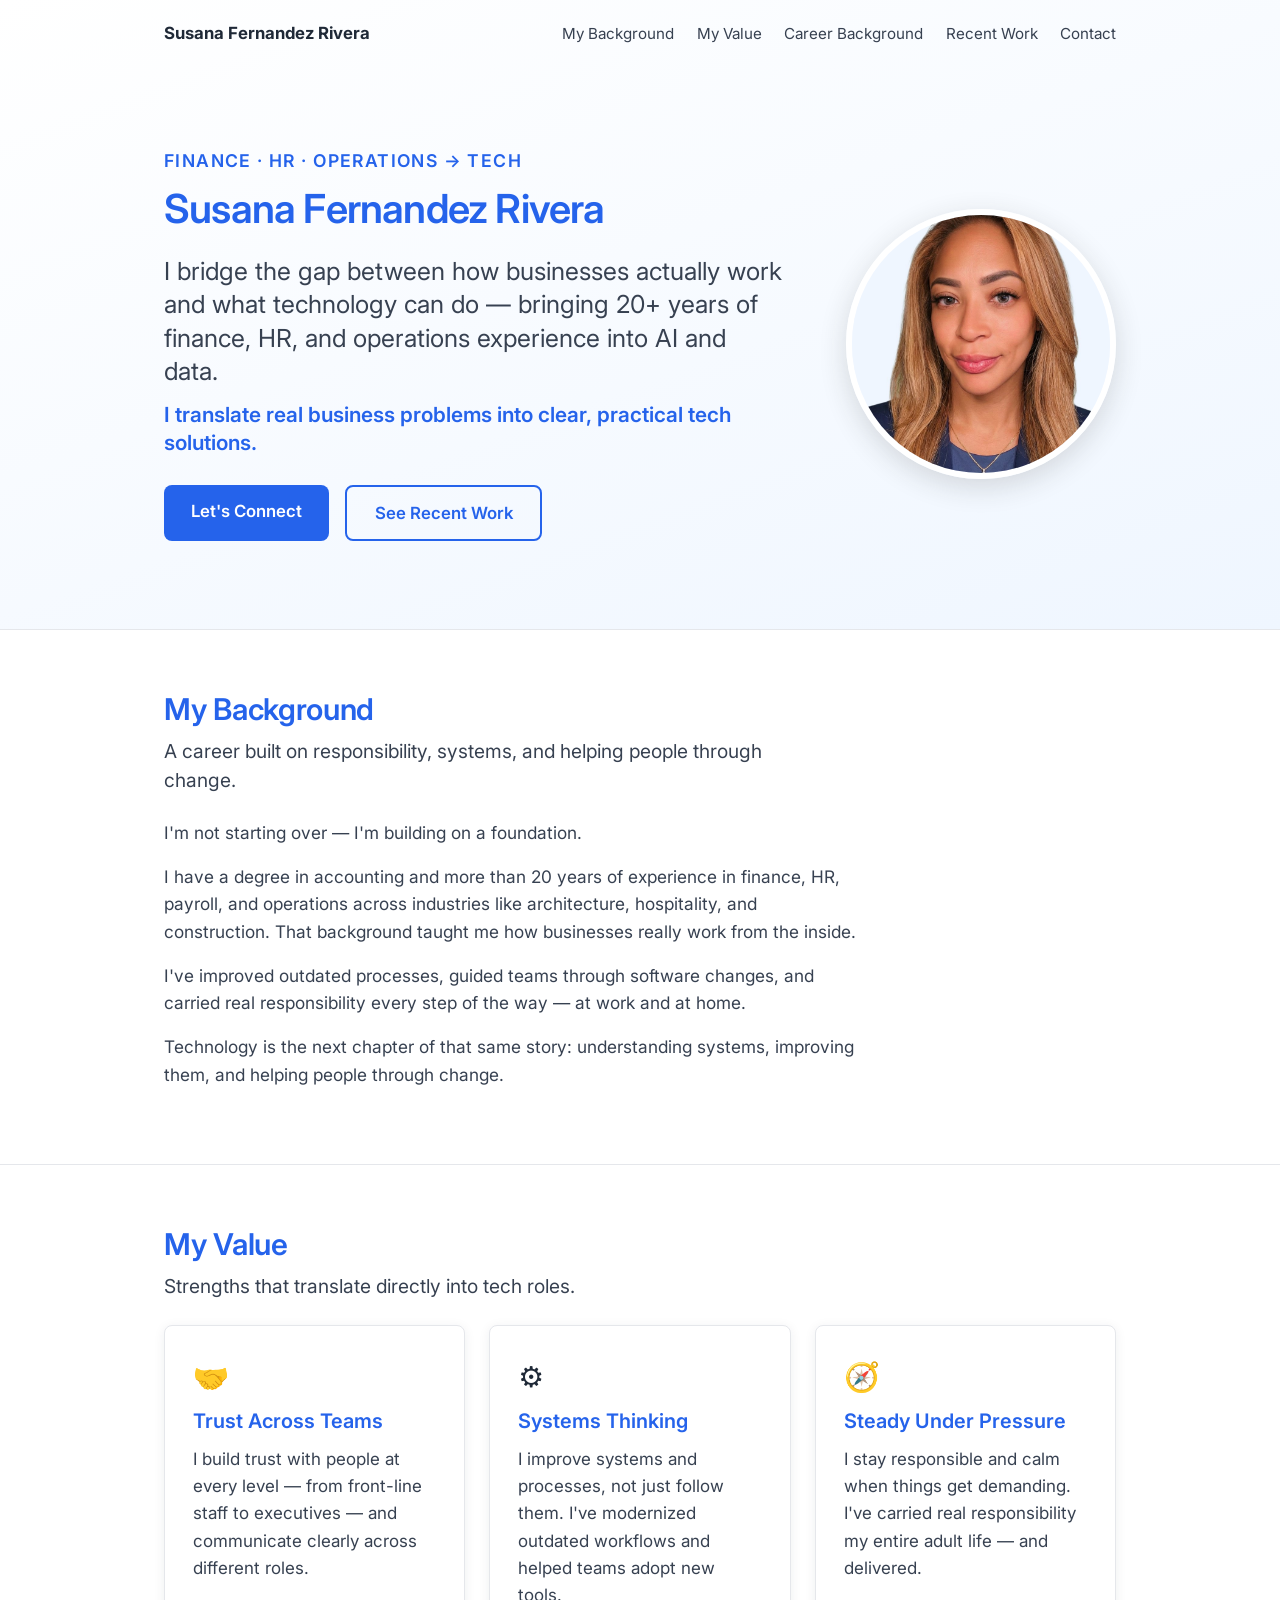
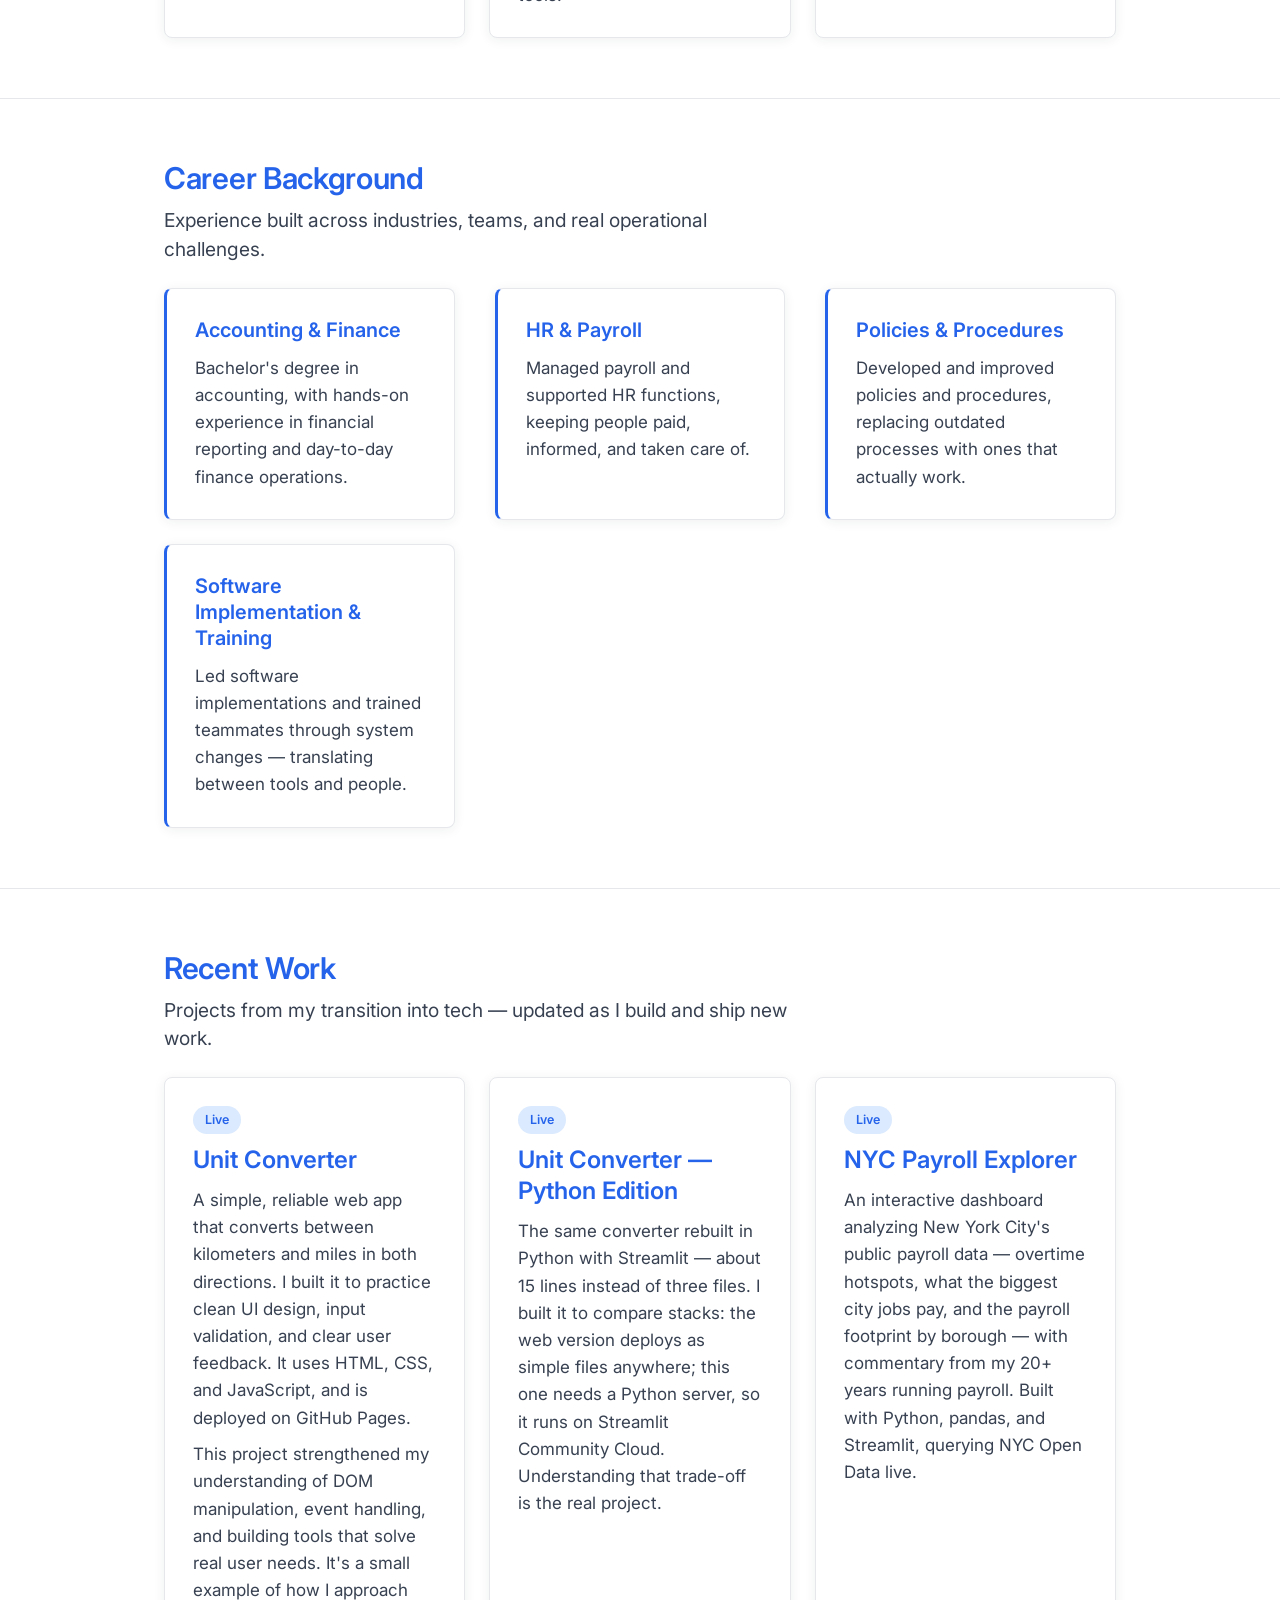
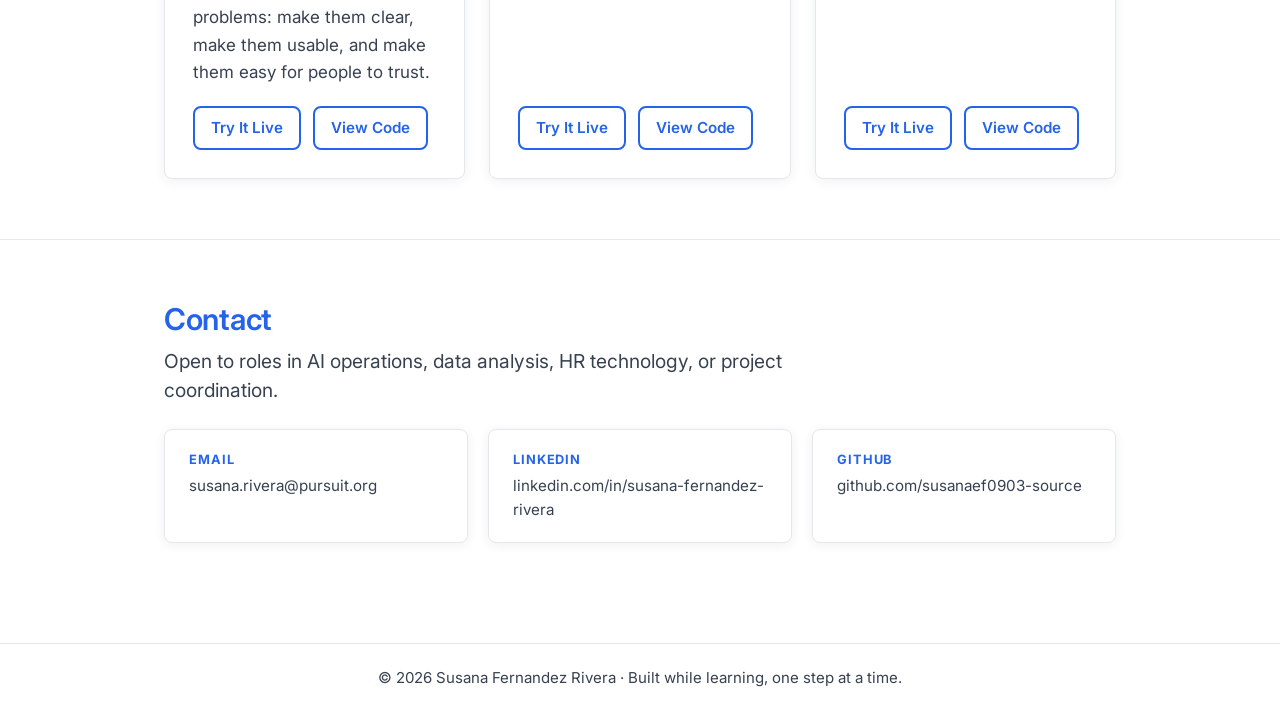
==== index.html @ 860ef18f "Add NYC Payroll Explorer as third live project card" ====
<!DOCTYPE html>
<html lang="en">
<head>
  <meta charset="UTF-8">
  <meta name="viewport" content="width=device-width, initial-scale=1.0">
  <title>Susana Fernandez Rivera — Business Operations to Tech</title>
  <meta name="description" content="Finance, HR, and operations professional bringing business, people, and systems experience into AI, data, and technology.">

  <!-- Link previews: how this page looks when shared on LinkedIn, texts, etc. -->
  <meta property="og:type" content="website">
  <meta property="og:title" content="Susana Fernandez Rivera — Business Operations to Tech">
  <meta property="og:description" content="20+ years of finance, HR, and operations experience, now building in AI and data. See my live projects.">
  <meta property="og:image" content="https://susanaef0903-source.github.io/personal-website/og-banner.jpg">
  <meta property="og:image:width" content="1200">
  <meta property="og:image:height" content="627">
  <meta property="og:url" content="https://susanaef0903-source.github.io/personal-website/">
  <meta name="twitter:card" content="summary_large_image">

  <link rel="icon" type="image/svg+xml" href="favicon.svg">
  <link rel="stylesheet" href="styles.css">
</head>
<body>

  <!-- ============================================
       1. HERO / HEADER
       ============================================ -->
  <header class="hero" id="top">
    <nav class="nav">
      <span class="nav-name">Susana Fernandez Rivera</span>
      <ul class="nav-links">
        <li><a href="#about">My Background</a></li>
        <li><a href="#strengths">My Value</a></li>
        <li><a href="#background">Career Background</a></li>
        <li><a href="#projects">Recent Work</a></li>
        <li><a href="#contact">Contact</a></li>
      </ul>
    </nav>

    <div class="hero-content">
      <div class="hero-text">
        <p class="hero-eyebrow">Finance · HR · Operations → Tech</p>
        <h1>Susana Fernandez Rivera</h1>
        <p class="hero-headline">
          I bridge the gap between how businesses actually work and what
          technology can do — bringing 20+ years of finance, HR, and operations
          experience into AI and data.
        </p>
        <p class="hero-subline">
          I translate real business problems into clear, practical tech solutions.
        </p>
        <div class="hero-actions">
          <a href="#contact" class="btn btn-primary">Let's Connect</a>
          <a href="#projects" class="btn btn-secondary">See Recent Work</a>
        </div>
      </div>
      <img src="headshot.jpg" alt="Susana Fernandez Rivera" class="hero-photo">
    </div>
  </header>

  <main>

    <!-- ============================================
         2. ABOUT ME
         ============================================ -->
    <section class="section" id="about">
      <div class="container">
        <h2>My Background</h2>
        <p class="section-intro">
          A career built on responsibility, systems, and helping people through change.
        </p>
        <p class="about-text">
          I'm not starting over — I'm building on a foundation.
        </p>
        <p class="about-text">
          I have a degree in accounting and more than 20 years of experience in
          finance, HR, payroll, and operations across industries like
          architecture, hospitality, and construction. That background taught me
          how businesses really work from the inside.
        </p>
        <p class="about-text">
          I've improved outdated processes, guided teams through software
          changes, and carried real responsibility every step of the way — at
          work and at home.
        </p>
        <p class="about-text">
          Technology is the next chapter of that same story: understanding
          systems, improving them, and helping people through change.
        </p>
      </div>
    </section>

    <!-- ============================================
         3. WHAT I BRING
         ============================================ -->
    <section class="section section-alt" id="strengths">
      <div class="container">
        <h2>My Value</h2>
        <p class="section-intro">
          Strengths that translate directly into tech roles.
        </p>
        <div class="card-grid">
          <div class="card">
            <div class="card-icon">🤝</div>
            <h3>Trust Across Teams</h3>
            <p>
              I build trust with people at every level — from front-line staff
              to executives — and communicate clearly across different roles.
            </p>
          </div>
          <div class="card">
            <div class="card-icon">⚙️</div>
            <h3>Systems Thinking</h3>
            <p>
              I improve systems and processes, not just follow them. I've
              modernized outdated workflows and helped teams adopt new tools.
            </p>
          </div>
          <div class="card">
            <div class="card-icon">🧭</div>
            <h3>Steady Under Pressure</h3>
            <p>
              I stay responsible and calm when things get demanding. I've
              carried real responsibility my entire adult life — and delivered.
            </p>
          </div>
        </div>
      </div>
    </section>

    <!-- ============================================
         4. CAREER BACKGROUND
         ============================================ -->
    <section class="section" id="background">
      <div class="container">
        <h2>Career Background</h2>
        <p class="section-intro">
          Experience built across industries, teams, and real operational challenges.
        </p>
        <div class="background-grid">
          <div class="background-item">
            <h3>Accounting &amp; Finance</h3>
            <p>Bachelor's degree in accounting, with hands-on experience in financial reporting and day-to-day finance operations.</p>
          </div>
          <div class="background-item">
            <h3>HR &amp; Payroll</h3>
            <p>Managed payroll and supported HR functions, keeping people paid, informed, and taken care of.</p>
          </div>
          <div class="background-item">
            <h3>Policies &amp; Procedures</h3>
            <p>Developed and improved policies and procedures, replacing outdated processes with ones that actually work.</p>
          </div>
          <div class="background-item">
            <h3>Software Implementation &amp; Training</h3>
            <p>Led software implementations and trained teammates through system changes — translating between tools and people.</p>
          </div>
        </div>
      </div>
    </section>

    <!-- ============================================
         5. PROJECTS (placeholders — update as you build)
         ============================================ -->
    <section class="section section-alt" id="projects">
      <div class="container">
        <h2>Recent Work</h2>
        <p class="section-intro">
          Projects from my transition into tech — updated as I build and ship new work.
        </p>
        <div class="card-grid">
          <!-- Real project card — copy this block to add more -->
          <div class="card project-card">
            <span class="project-tag">Live</span>
            <h3>Unit Converter</h3>
            <p>A simple, reliable web app that converts between kilometers and miles in both directions. I built it to practice clean UI design, input validation, and clear user feedback. It uses HTML, CSS, and JavaScript, and is deployed on GitHub Pages.</p>
            <p>This project strengthened my understanding of DOM manipulation, event handling, and building tools that solve real user needs. It's a small example of how I approach problems: make them clear, make them usable, and make them easy for people to trust.</p>
            <div class="project-links">
              <a href="https://susanaef0903-source.github.io/personal-website/unit-converter/" class="project-link">Try It Live</a>
              <a href="https://github.com/susanaef0903-source/personal-website/tree/main/unit-converter" class="project-link">View Code</a>
            </div>
          </div>
          <div class="card project-card">
            <span class="project-tag">Live</span>
            <h3>Unit Converter — Python Edition</h3>
            <p>The same converter rebuilt in Python with Streamlit — about 15 lines instead of three files. I built it to compare stacks: the web version deploys as simple files anywhere; this one needs a Python server, so it runs on Streamlit Community Cloud. Understanding that trade-off is the real project.</p>
            <div class="project-links">
              <a href="https://sue-unit-converter.streamlit.app/" class="project-link">Try It Live</a>
              <a href="https://github.com/susanaef0903-source/personal-website/tree/main/unit-converter-python" class="project-link">View Code</a>
            </div>
          </div>
          <div class="card project-card">
            <span class="project-tag">Live</span>
            <h3>NYC Payroll Explorer</h3>
            <p>An interactive dashboard analyzing New York City's public payroll data — overtime hotspots, what the biggest city jobs pay, and the payroll footprint by borough — with commentary from my 20+ years running payroll. Built with Python, pandas, and Streamlit, querying NYC Open Data live.</p>
            <div class="project-links">
              <a href="https://sue-nyc-payroll.streamlit.app/" class="project-link">Try It Live</a>
              <a href="https://github.com/susanaef0903-source/personal-website/tree/main/nyc-payroll-explorer" class="project-link">View Code</a>
            </div>
          </div>
        </div>
      </div>
    </section>

    <!-- ============================================
         6. CONTACT
         ============================================ -->
    <section class="section" id="contact">
      <div class="container contact-container">
        <h2>Contact</h2>
        <p class="section-intro">
          Open to roles in AI operations, data analysis, HR technology, or project coordination.
        </p>
        <div class="contact-links">
          <!-- Replace the href values below with your real links -->
          <a href="mailto:susana.rivera@pursuit.org" class="contact-link">
            <span class="contact-label">Email</span>
            <span class="contact-value">susana.rivera@pursuit.org</span>
          </a>
          <a href="https://www.linkedin.com/in/susana-fernandez-rivera-b945383b8" class="contact-link">
            <span class="contact-label">LinkedIn</span>
            <span class="contact-value">linkedin.com/in/susana-fernandez-rivera</span>
          </a>
          <a href="https://github.com/susanaef0903-source" class="contact-link">
            <span class="contact-label">GitHub</span>
            <span class="contact-value">github.com/susanaef0903-source</span>
          </a>
        </div>
      </div>
    </section>

  </main>

  <footer class="footer">
    <p>© <span id="year"></span> Susana Fernandez Rivera · Built while learning, one step at a time.</p>
  </footer>

  <script src="script.js"></script>
</body>
</html>
---- styles.css ----
/* ============================================
   GLOBAL STYLES & VARIABLES
   Change the colors here to re-theme the whole site.
   ============================================ */
@import url('https://fonts.googleapis.com/css2?family=Inter:wght@400;600;700&display=swap');

:root {
  --color-bg: #ffffff;
  --color-bg-alt: #ffffff;
  --color-text: #1F2937;         /* dark gray — body text */
  --color-text-soft: #374151;    /* medium gray — intros, card text */
  --color-accent: #2563EB;       /* modern blue — headings, buttons, links */
  --color-accent-dark: #1D4ED8;  /* darker blue — hover states */
  --color-accent-soft: #DBEAFE;  /* light blue tint — tags, hovers */
  --color-accent-faint: #EFF6FF; /* faintest blue — hero gradient */
  --color-warm-accent: #F59E0B;  /* warm amber — small highlights */
  --color-card: #ffffff;
  --color-border: #E5E7EB;
  --radius: 8px;
  --shadow: 0 2px 12px rgba(31, 41, 55, 0.07);
  --font-body: 'Inter', 'Segoe UI', system-ui, -apple-system, sans-serif;
}

* {
  margin: 0;
  padding: 0;
  box-sizing: border-box;
}

html {
  scroll-behavior: smooth;
}

body {
  font-family: var(--font-body);
  background: var(--color-bg);
  color: var(--color-text);
  line-height: 1.6;
}

h1, h2, h3 {
  font-weight: 600;
  line-height: 1.3;
  color: var(--color-accent);
}

/* ============================================
   LAYOUT HELPERS
   ============================================ */
.container {
  max-width: 1000px;
  margin: 0 auto;
  padding: 0 1.5rem;
}

.section {
  padding: 3.75rem 0;
  border-bottom: 1px solid var(--color-border);
}

.section:last-of-type {
  border-bottom: none;
}

.section-alt {
  background: var(--color-bg-alt);
}

h2 {
  font-size: 1.875rem;
  margin-bottom: 0.5rem;
  letter-spacing: -0.01em;
}

.section-intro {
  color: var(--color-text-soft);
  max-width: 640px;
  font-size: 1.2rem;
  line-height: 1.5;
  margin-bottom: 1.5rem;
}

/* ============================================
   1. HERO / HEADER
   ============================================ */
.hero {
  background: linear-gradient(160deg, #ffffff 0%, var(--color-accent-faint) 100%);
  border-bottom: 1px solid var(--color-border);
}

.nav {
  max-width: 1000px;
  margin: 0 auto;
  padding: 1.25rem 1.5rem;
  display: flex;
  align-items: center;
  justify-content: space-between;
  flex-wrap: wrap;
  gap: 0.75rem;
}

.nav-name {
  font-weight: 700;
  font-size: 1.05rem;
}

.nav-links {
  display: flex;
  list-style: none;
  gap: 1.4rem;
  flex-wrap: wrap;
}

.nav-links a {
  text-decoration: none;
  color: var(--color-text-soft);
  font-size: 0.95rem;
  transition: color 0.2s;
}

.nav-links a:hover {
  color: var(--color-accent);
}

.hero-content {
  max-width: 1000px;
  margin: 0 auto;
  padding: 5rem 1.5rem 5.5rem;
  display: flex;
  align-items: center;
  justify-content: space-between;
  gap: 3rem;
}

.hero-photo {
  width: 270px;
  height: 270px;
  border-radius: 50%;
  object-fit: cover;
  object-position: 50% 30%;
  border: 6px solid #ffffff;
  box-shadow: 0 8px 28px rgba(45, 42, 38, 0.16);
  flex-shrink: 0;
}

.hero-eyebrow {
  color: var(--color-accent);
  font-weight: 600;
  font-size: 1.1rem;
  text-transform: uppercase;
  letter-spacing: 0.08em;
  margin-bottom: 0.5rem;
}

.hero h1 {
  font-size: clamp(2rem, 5vw, 2.5rem);
  letter-spacing: -0.02em;
  margin-bottom: 1.25rem;
}

.hero-headline {
  font-size: 1.55rem;
  line-height: 1.35;
  color: var(--color-text-soft);
  max-width: 620px;
  margin-bottom: 0.75rem;
}

.hero-subline {
  font-size: 1.3rem;
  line-height: 1.35;
  font-weight: 600;
  color: var(--color-accent);
  max-width: 620px;
  margin-bottom: 1.75rem;
}

.hero-actions {
  display: flex;
  gap: 1rem;
  flex-wrap: wrap;
}

/* Buttons */
.btn {
  display: inline-block;
  padding: 0.8rem 1.7rem;
  border-radius: 8px;
  text-decoration: none;
  font-weight: 600;
  font-size: 1.05rem;
  transition: transform 0.15s, box-shadow 0.15s, background 0.2s;
}

.btn-primary {
  background: var(--color-accent);
  color: #ffffff;
  border: none;
}

.btn-primary:hover {
  background: var(--color-accent-dark);
  transform: translateY(-2px);
  box-shadow: var(--shadow);
}

.btn-secondary {
  background: transparent;
  color: var(--color-accent);
  border: 2px solid var(--color-accent);
}

.btn-secondary:hover {
  background: var(--color-accent-faint);
  transform: translateY(-2px);
}

.btn:active {
  transform: scale(0.97);
}

/* ============================================
   2. ABOUT ME
   ============================================ */
.about-text {
  max-width: 700px;
  font-size: 1.08rem;
  color: var(--color-text-soft);
  margin-bottom: 1rem;
}

/* ============================================
   3. WHAT I BRING — cards
   ============================================ */
.card-grid {
  display: grid;
  grid-template-columns: repeat(auto-fit, minmax(260px, 1fr));
  gap: 1.5rem;
}

.card {
  background: var(--color-card);
  border: 1px solid var(--color-border);
  border-radius: var(--radius);
  padding: 1.75rem;
  box-shadow: var(--shadow);
  transition: transform 0.15s, box-shadow 0.15s;
}

.card:hover {
  transform: translateY(-3px);
  box-shadow: 0 6px 20px rgba(45, 42, 38, 0.1);
}

.card-icon {
  font-size: 1.8rem;
  margin-bottom: 0.5rem;
  transform-origin: left center;
  transition: transform 0.2s ease;
}

.card-icon:hover {
  transform: scale(1.1);
}

.card h3 {
  font-size: 1.25rem;
  margin-bottom: 0.75rem;
}

.card p {
  color: var(--color-text-soft);
  font-size: 1.0625rem;
  line-height: 1.6;
}

/* ============================================
   4. CAREER BACKGROUND
   ============================================ */
.background-grid {
  display: grid;
  grid-template-columns: repeat(auto-fit, minmax(280px, 1fr));
  gap: 1.5rem 2.5rem;
}

.background-item {
  background: var(--color-card);
  border: 1px solid var(--color-border);
  border-left: 3px solid var(--color-accent);
  border-radius: var(--radius);
  padding: 1.75rem;
  box-shadow: var(--shadow);
  transition: transform 0.15s, box-shadow 0.15s;
}

.background-item:hover {
  transform: translateY(-3px);
  box-shadow: 0 6px 20px rgba(31, 41, 55, 0.1);
}

.background-item h3 {
  font-size: 1.25rem;
  margin-bottom: 0.75rem;
}

.background-item p {
  color: var(--color-text-soft);
  font-size: 1.0625rem;
  line-height: 1.6;
}

/* ============================================
   5. PROJECTS
   ============================================ */
.project-card {
  display: flex;
  flex-direction: column;
}

.project-tag {
  align-self: flex-start;
  background: var(--color-accent-soft);
  color: var(--color-accent);
  font-size: 0.78rem;
  font-weight: 600;
  padding: 0.25rem 0.75rem;
  border-radius: 999px;
  margin-bottom: 0.6rem;
}

.project-card p + p {
  margin-top: 0.6rem;
}

.project-card h3 {
  font-size: 1.5rem;
  margin-bottom: 0.75rem;
}

.project-links {
  margin-top: auto;
  padding-top: 1.25rem;
  display: flex;
  gap: 0.75rem;
  flex-wrap: wrap;
}

.project-link {
  display: inline-block;
  padding: 0.5rem 1rem;
  border: 2px solid var(--color-accent);
  border-radius: 8px;
  color: var(--color-accent);
  font-weight: 600;
  font-size: 0.95rem;
  text-decoration: none;
  transition: transform 0.15s, background 0.2s, color 0.2s;
}

.project-link:hover {
  background: var(--color-accent-faint);
  color: var(--color-accent-dark);
  transform: translateY(-2px);
}

.project-link:active {
  transform: scale(0.97);
}

/* ============================================
   6. CONTACT
   ============================================ */
.contact-links {
  display: grid;
  grid-template-columns: repeat(auto-fit, minmax(240px, 1fr));
  gap: 1.25rem;
}

.contact-link {
  display: flex;
  flex-direction: column;
  gap: 0.2rem;
  background: var(--color-card);
  border: 1px solid var(--color-border);
  border-radius: var(--radius);
  padding: 1.25rem 1.5rem;
  text-decoration: none;
  box-shadow: var(--shadow);
  transition: transform 0.15s, border-color 0.2s;
}

.contact-link:hover {
  transform: translateY(-2px);
  border-color: var(--color-accent);
}

.contact-label {
  font-size: 0.8rem;
  font-weight: 700;
  text-transform: uppercase;
  letter-spacing: 0.07em;
  color: var(--color-accent);
}

.contact-value {
  color: var(--color-text-soft);
  font-size: 0.95rem;
  word-break: break-all;
}

/* ============================================
   FOOTER
   ============================================ */
.footer {
  border-top: 1px solid var(--color-border);
  margin-top: 2.5rem;
  padding: 1.5rem 1.5rem;
  text-align: center;
  color: var(--color-text-soft);
  font-size: 0.94rem;
  line-height: 1.3;
}

/* ============================================
   SMALL SCREENS
   ============================================ */
@media (max-width: 760px) {
  .hero-content {
    flex-direction: column-reverse;
    text-align: center;
    gap: 2rem;
  }

  .hero-photo {
    width: 190px;
    height: 190px;
  }

  .hero-actions {
    justify-content: center;
  }
}

@media (max-width: 600px) {
  .hero-content {
    padding: 3.5rem 1.5rem 4rem;
  }

  .hero-actions {
    flex-direction: column;
    width: 100%;
  }

  .hero-actions .btn {
    width: 100%;
    text-align: center;
  }

  .section {
    padding: 3.25rem 0;
  }

  .nav {
    justify-content: center;
    text-align: center;
  }
}
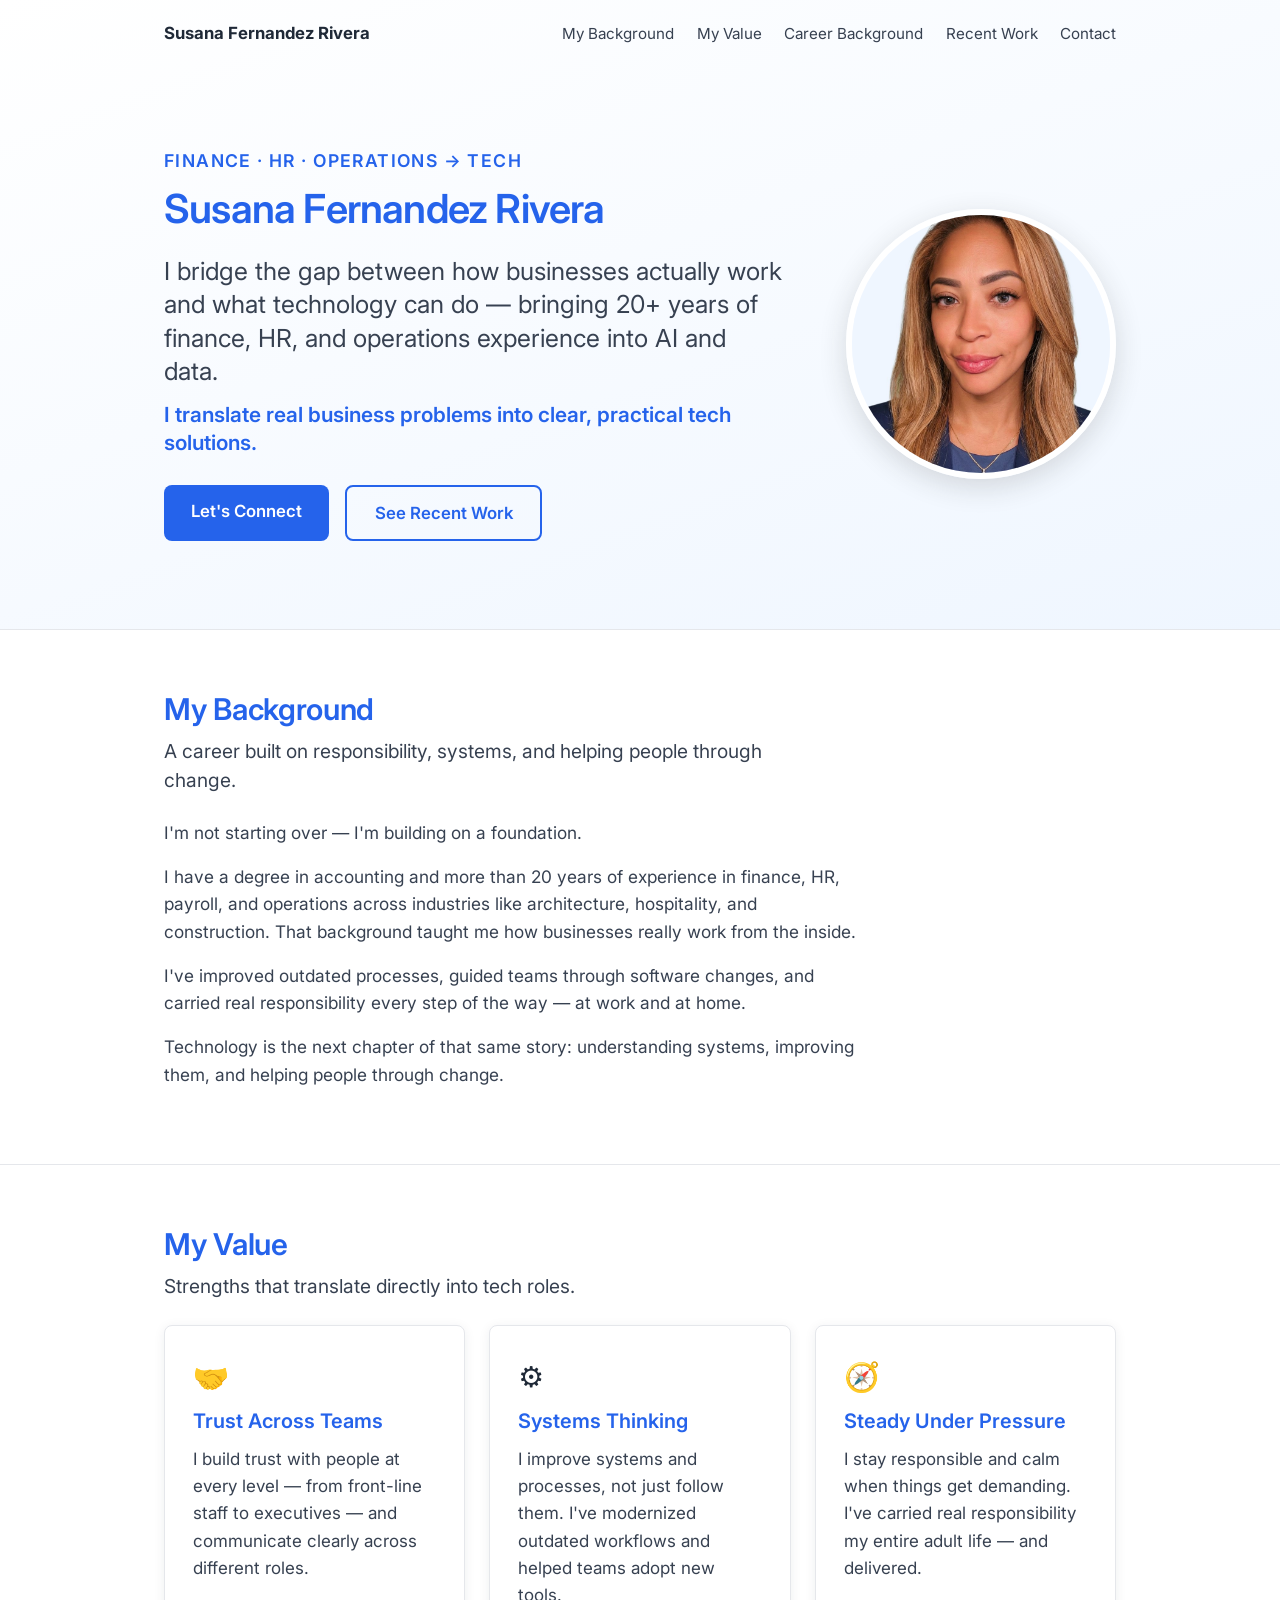
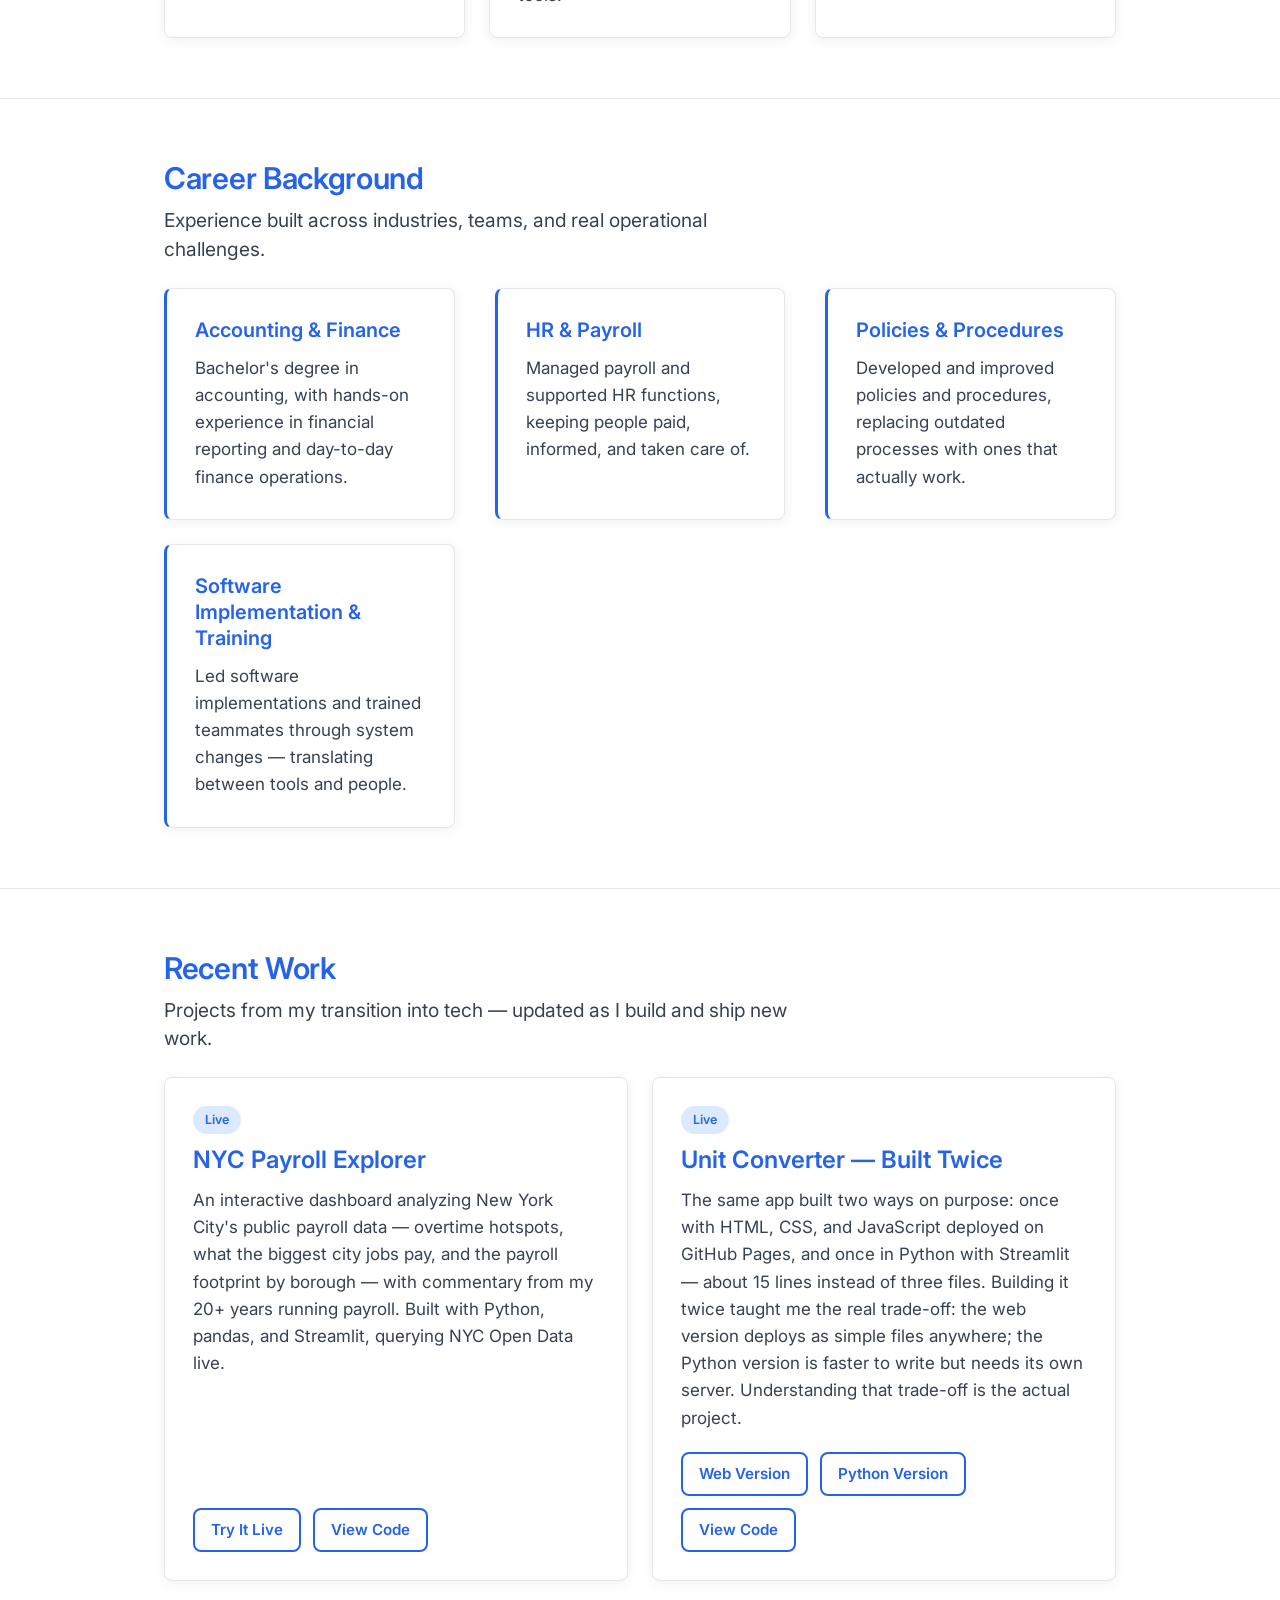
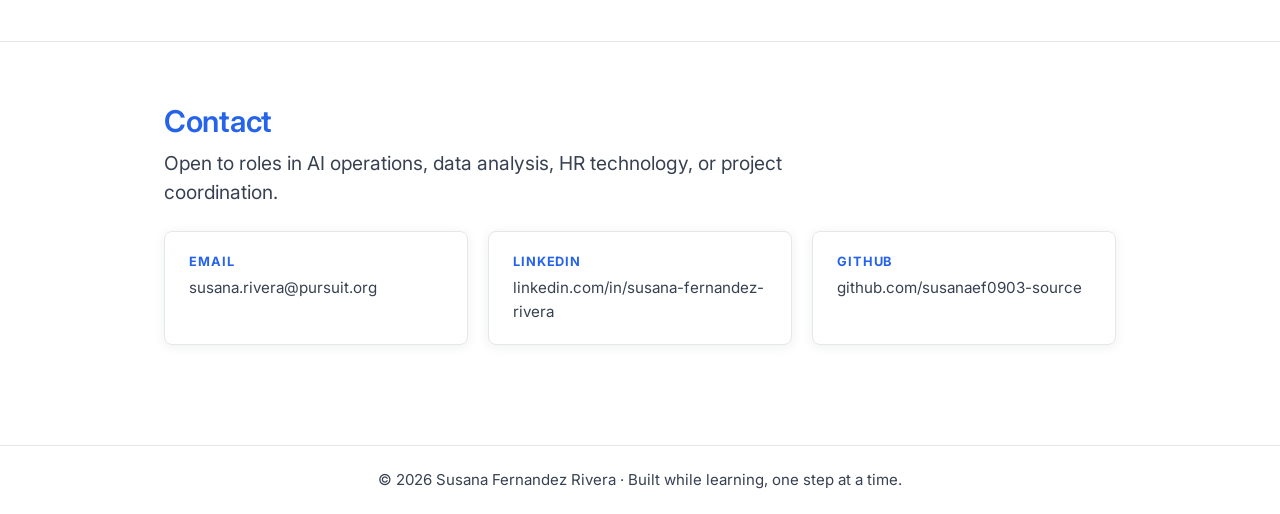
==== commit 8bda3840: "Lead Recent Work with NYC Payroll Explorer and merge converter cards into one story" ====
--- a/index.html
+++ b/index.html
@@ -170,30 +170,21 @@
           <!-- Real project card — copy this block to add more -->
           <div class="card project-card">
             <span class="project-tag">Live</span>
-            <h3>Unit Converter</h3>
-            <p>A simple, reliable web app that converts between kilometers and miles in both directions. I built it to practice clean UI design, input validation, and clear user feedback. It uses HTML, CSS, and JavaScript, and is deployed on GitHub Pages.</p>
-            <p>This project strengthened my understanding of DOM manipulation, event handling, and building tools that solve real user needs. It's a small example of how I approach problems: make them clear, make them usable, and make them easy for people to trust.</p>
-            <div class="project-links">
-              <a href="https://susanaef0903-source.github.io/personal-website/unit-converter/" class="project-link">Try It Live</a>
-              <a href="https://github.com/susanaef0903-source/personal-website/tree/main/unit-converter" class="project-link">View Code</a>
-            </div>
-          </div>
-          <div class="card project-card">
-            <span class="project-tag">Live</span>
-            <h3>Unit Converter — Python Edition</h3>
-            <p>The same converter rebuilt in Python with Streamlit — about 15 lines instead of three files. I built it to compare stacks: the web version deploys as simple files anywhere; this one needs a Python server, so it runs on Streamlit Community Cloud. Understanding that trade-off is the real project.</p>
-            <div class="project-links">
-              <a href="https://sue-unit-converter.streamlit.app/" class="project-link">Try It Live</a>
-              <a href="https://github.com/susanaef0903-source/personal-website/tree/main/unit-converter-python" class="project-link">View Code</a>
-            </div>
-          </div>
-          <div class="card project-card">
-            <span class="project-tag">Live</span>
             <h3>NYC Payroll Explorer</h3>
             <p>An interactive dashboard analyzing New York City's public payroll data — overtime hotspots, what the biggest city jobs pay, and the payroll footprint by borough — with commentary from my 20+ years running payroll. Built with Python, pandas, and Streamlit, querying NYC Open Data live.</p>
             <div class="project-links">
               <a href="https://sue-nyc-payroll.streamlit.app/" class="project-link">Try It Live</a>
               <a href="https://github.com/susanaef0903-source/personal-website/tree/main/nyc-payroll-explorer" class="project-link">View Code</a>
+            </div>
+          </div>
+          <div class="card project-card">
+            <span class="project-tag">Live</span>
+            <h3>Unit Converter — Built Twice</h3>
+            <p>The same app built two ways on purpose: once with HTML, CSS, and JavaScript deployed on GitHub Pages, and once in Python with Streamlit — about 15 lines instead of three files. Building it twice taught me the real trade-off: the web version deploys as simple files anywhere; the Python version is faster to write but needs its own server. Understanding that trade-off is the actual project.</p>
+            <div class="project-links">
+              <a href="https://susanaef0903-source.github.io/personal-website/unit-converter/" class="project-link">Web Version</a>
+              <a href="https://sue-unit-converter.streamlit.app/" class="project-link">Python Version</a>
+              <a href="https://github.com/susanaef0903-source/personal-website" class="project-link">View Code</a>
             </div>
           </div>
         </div>
--- a/styles.css
+++ b/styles.css
@@ -234,7 +234,7 @@
    ============================================ */
 .card-grid {
   display: grid;
-  grid-template-columns: repeat(auto-fit, minmax(260px, 1fr));
+  grid-template-columns: repeat(auto-fit, minmax(min(260px, 100%), 1fr));
   gap: 1.5rem;
 }
 
@@ -279,7 +279,7 @@
    ============================================ */
 .background-grid {
   display: grid;
-  grid-template-columns: repeat(auto-fit, minmax(280px, 1fr));
+  grid-template-columns: repeat(auto-fit, minmax(min(280px, 100%), 1fr));
   gap: 1.5rem 2.5rem;
 }
 
@@ -372,7 +372,7 @@
    ============================================ */
 .contact-links {
   display: grid;
-  grid-template-columns: repeat(auto-fit, minmax(240px, 1fr));
+  grid-template-columns: repeat(auto-fit, minmax(min(240px, 100%), 1fr));
   gap: 1.25rem;
 }
 
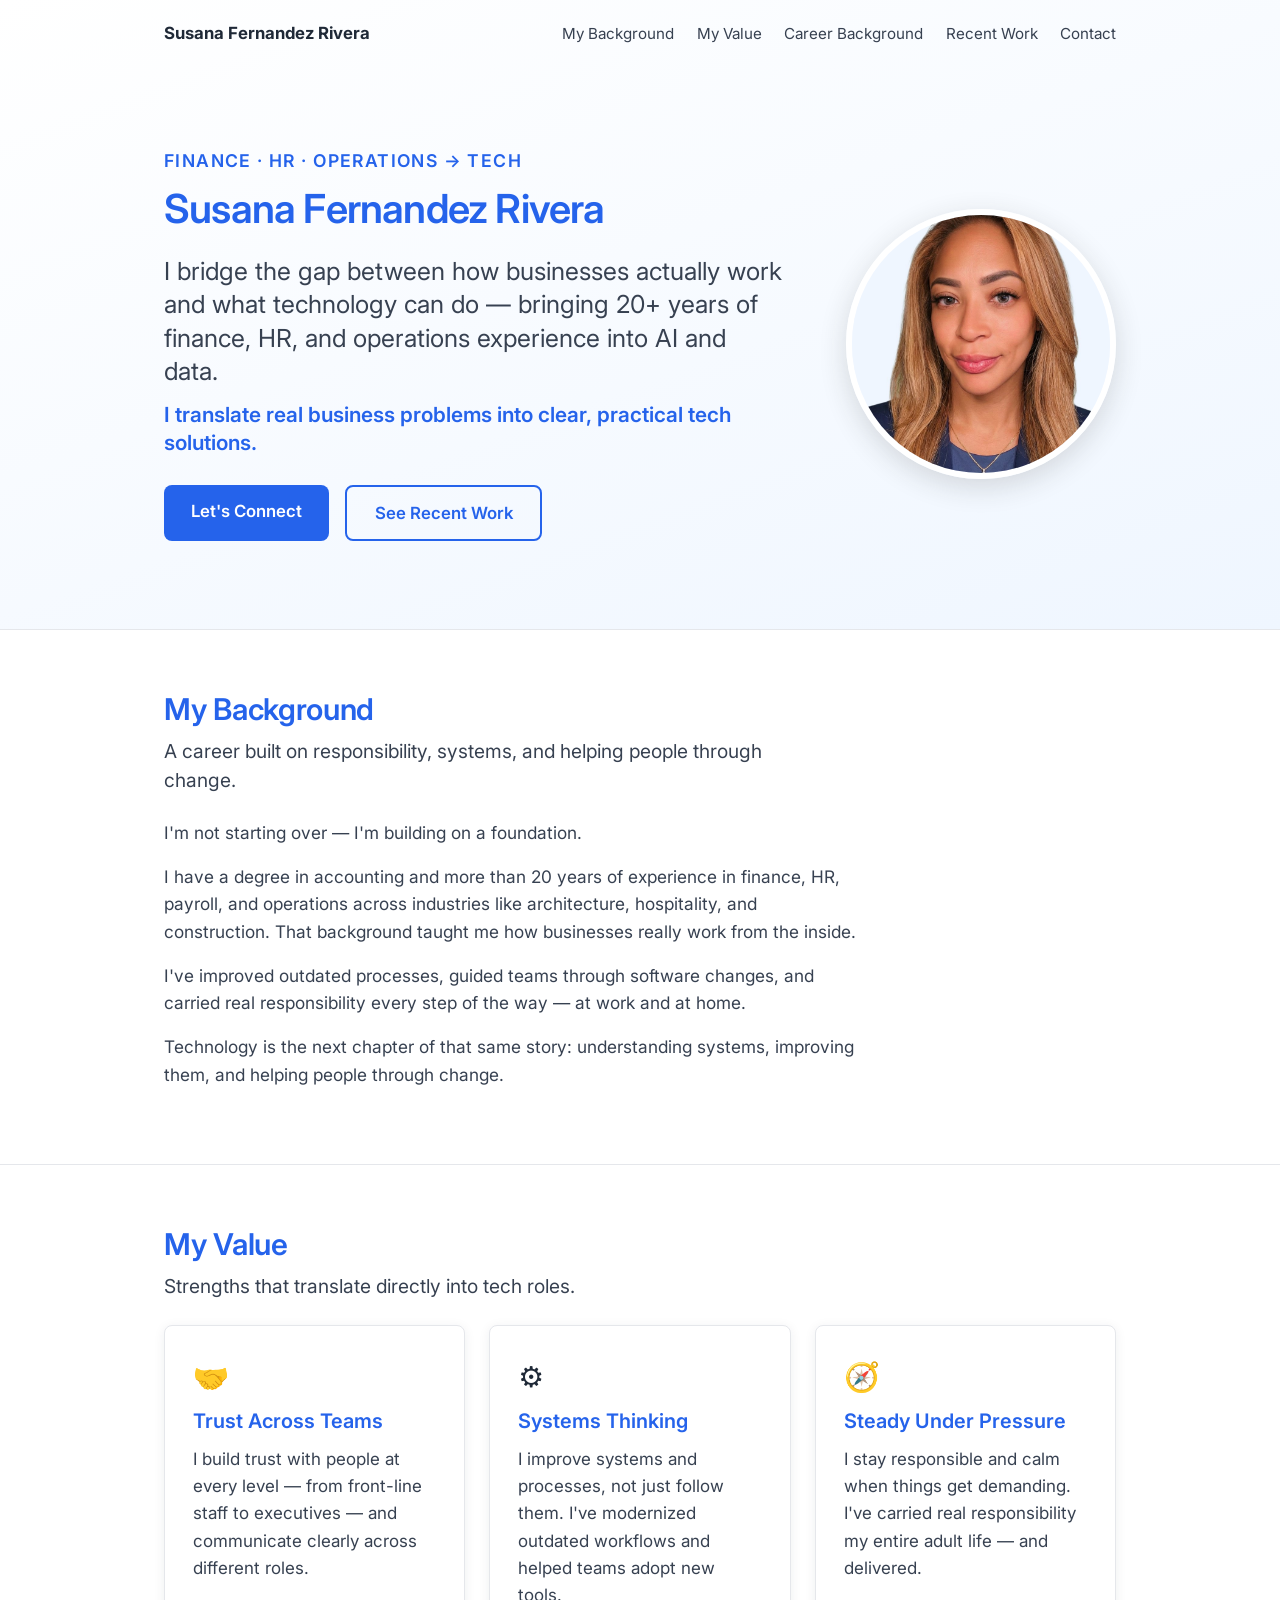
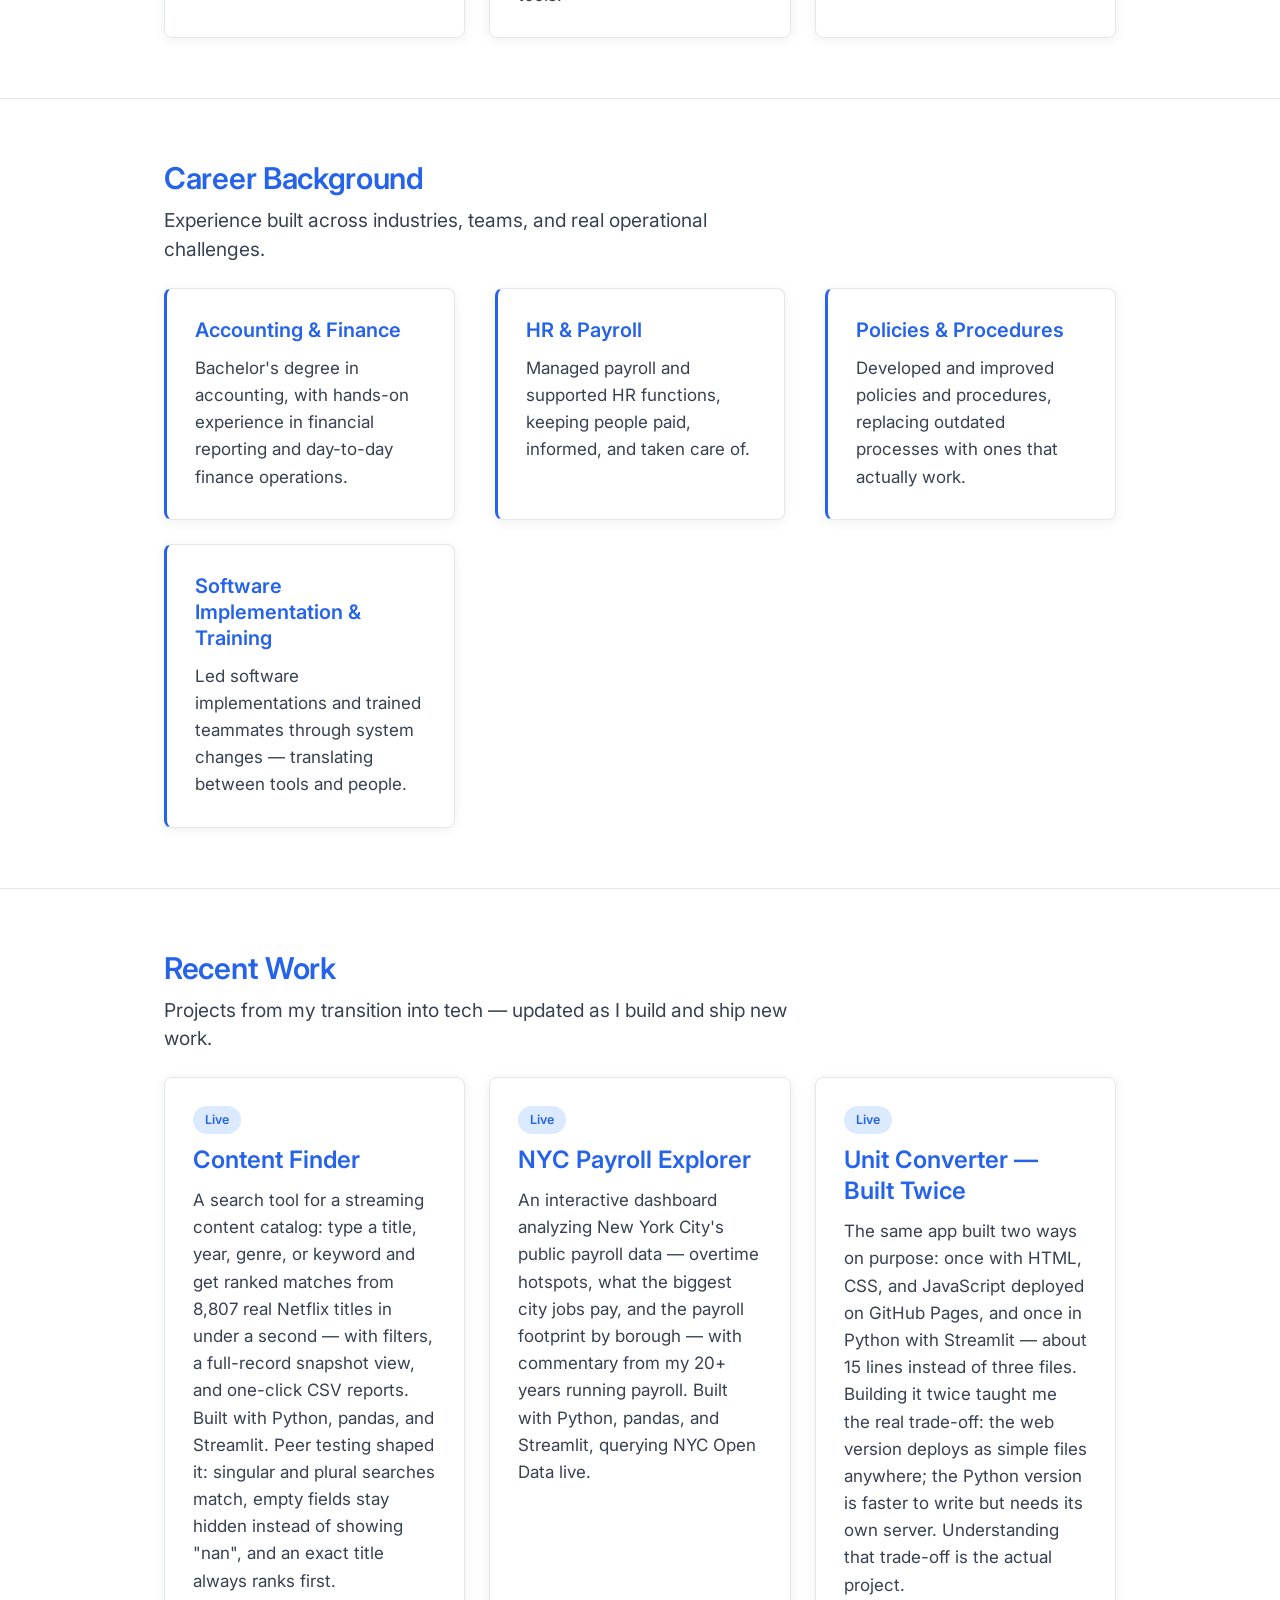
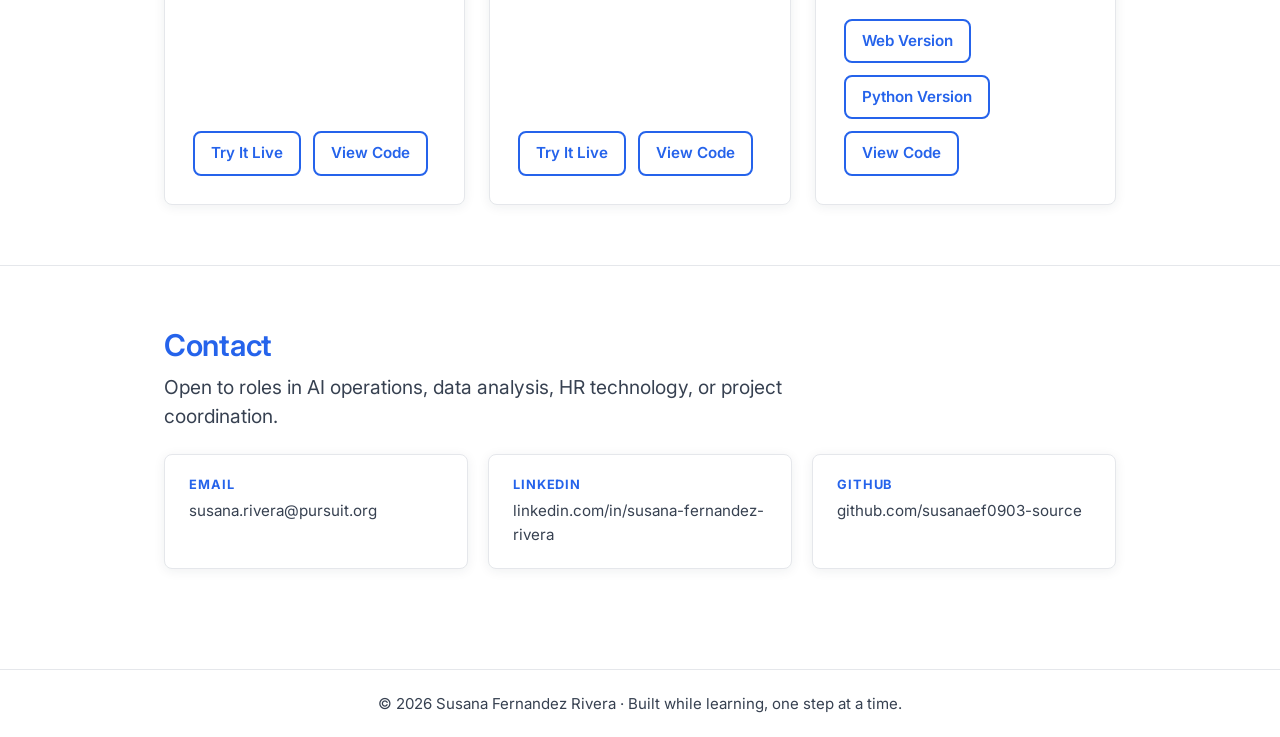
==== commit 20c77222: "Add Content Finder as the lead project card Content Finder is the newest and largest project (8,807-" ====
--- a/index.html
+++ b/index.html
@@ -170,11 +170,20 @@
           <!-- Real project card — copy this block to add more -->
           <div class="card project-card">
             <span class="project-tag">Live</span>
+            <h3>Content Finder</h3>
+            <p>A search tool for a streaming content catalog: type a title, year, genre, or keyword and get ranked matches from 8,807 real Netflix titles in under a second — with filters, a full-record snapshot view, and one-click CSV reports. Built with Python, pandas, and Streamlit. Peer testing shaped it: singular and plural searches match, empty fields stay hidden instead of showing "nan", and an exact title always ranks first.</p>
+            <div class="project-links">
+              <a href="https://sue-content-finder.streamlit.app/" class="project-link">Try It Live</a>
+              <a href="https://github.com/susanaef0903-source/content-finder" class="project-link">View Code</a>
+            </div>
+          </div>
+          <div class="card project-card">
+            <span class="project-tag">Live</span>
             <h3>NYC Payroll Explorer</h3>
             <p>An interactive dashboard analyzing New York City's public payroll data — overtime hotspots, what the biggest city jobs pay, and the payroll footprint by borough — with commentary from my 20+ years running payroll. Built with Python, pandas, and Streamlit, querying NYC Open Data live.</p>
             <div class="project-links">
               <a href="https://sue-nyc-payroll.streamlit.app/" class="project-link">Try It Live</a>
-              <a href="https://github.com/susanaef0903-source/personal-website/tree/main/nyc-payroll-explorer" class="project-link">View Code</a>
+              <a href="https://github.com/susanaef0903-source/nyc-payroll-explorer" class="project-link">View Code</a>
             </div>
           </div>
           <div class="card project-card">
@@ -184,7 +193,7 @@
             <div class="project-links">
               <a href="https://susanaef0903-source.github.io/personal-website/unit-converter/" class="project-link">Web Version</a>
               <a href="https://sue-unit-converter.streamlit.app/" class="project-link">Python Version</a>
-              <a href="https://github.com/susanaef0903-source/personal-website" class="project-link">View Code</a>
+              <a href="https://github.com/susanaef0903-source/unit-converter" class="project-link">View Code</a>
             </div>
           </div>
         </div>
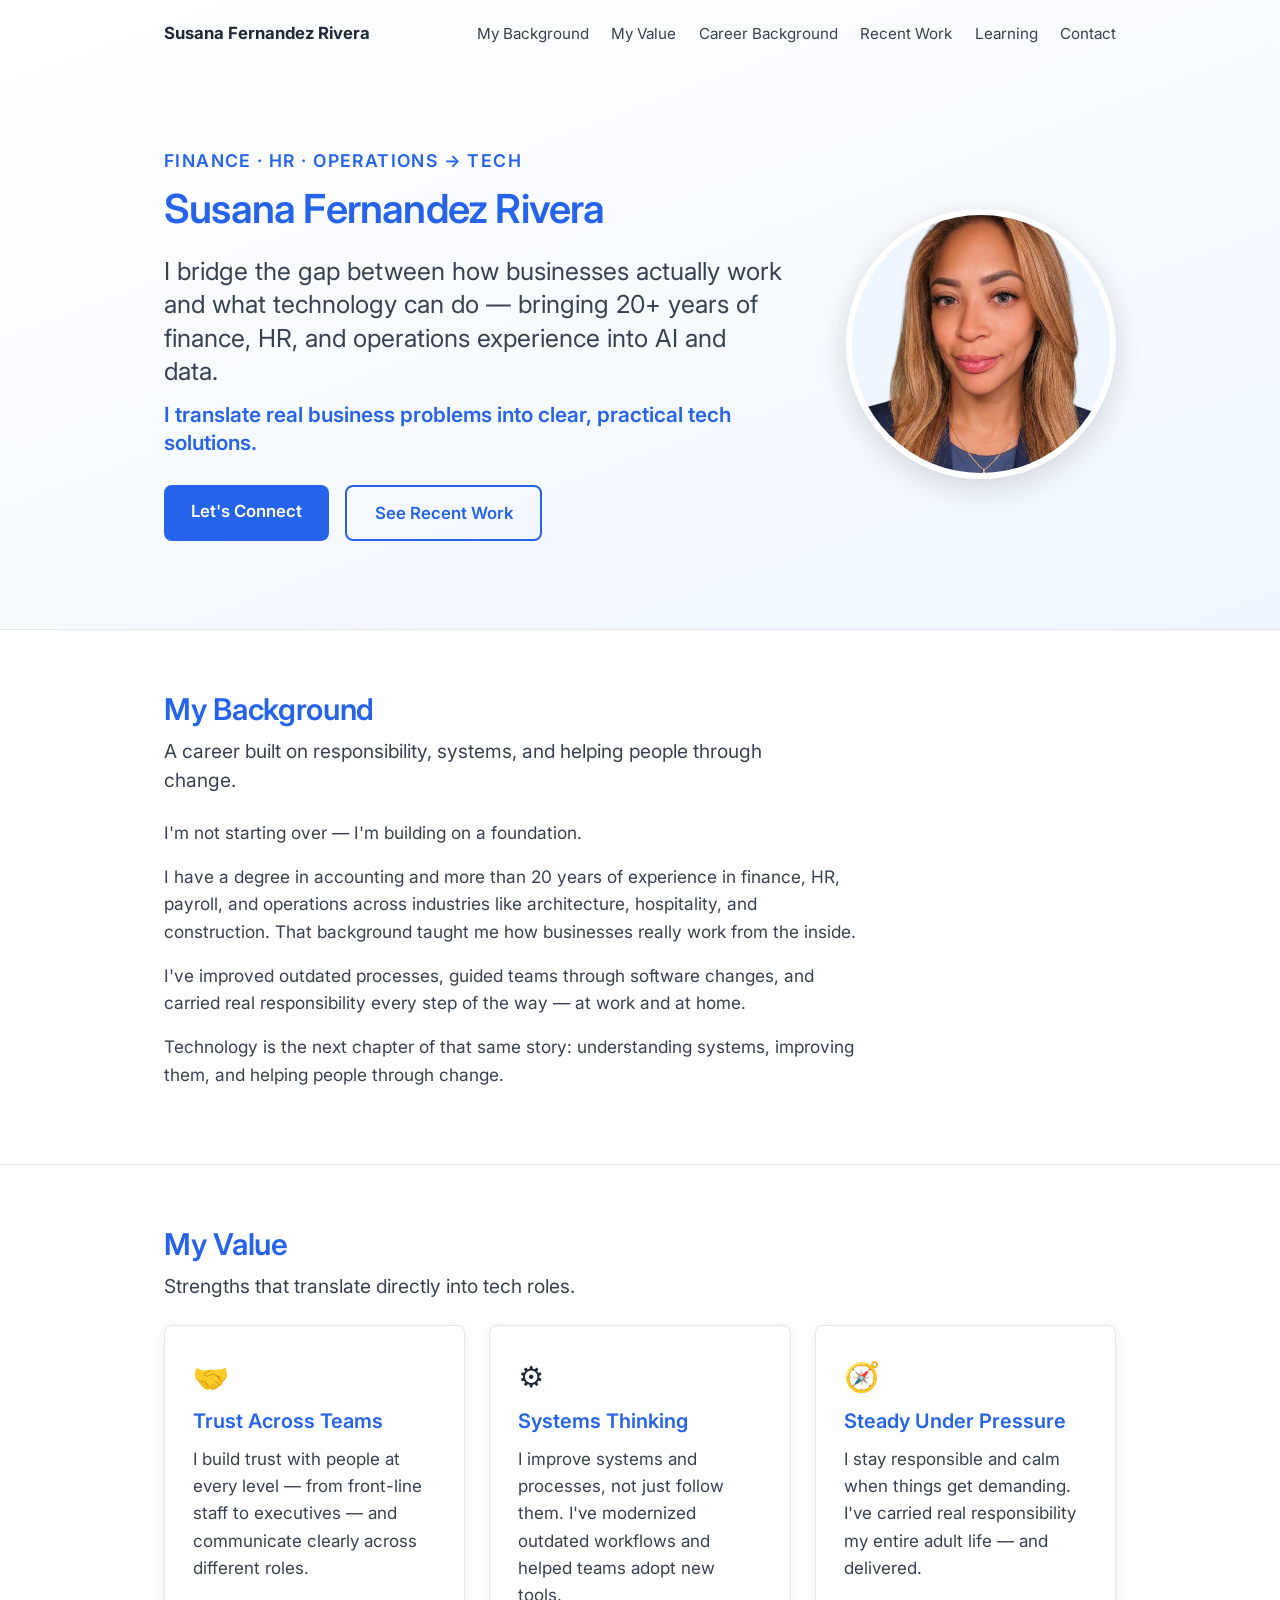
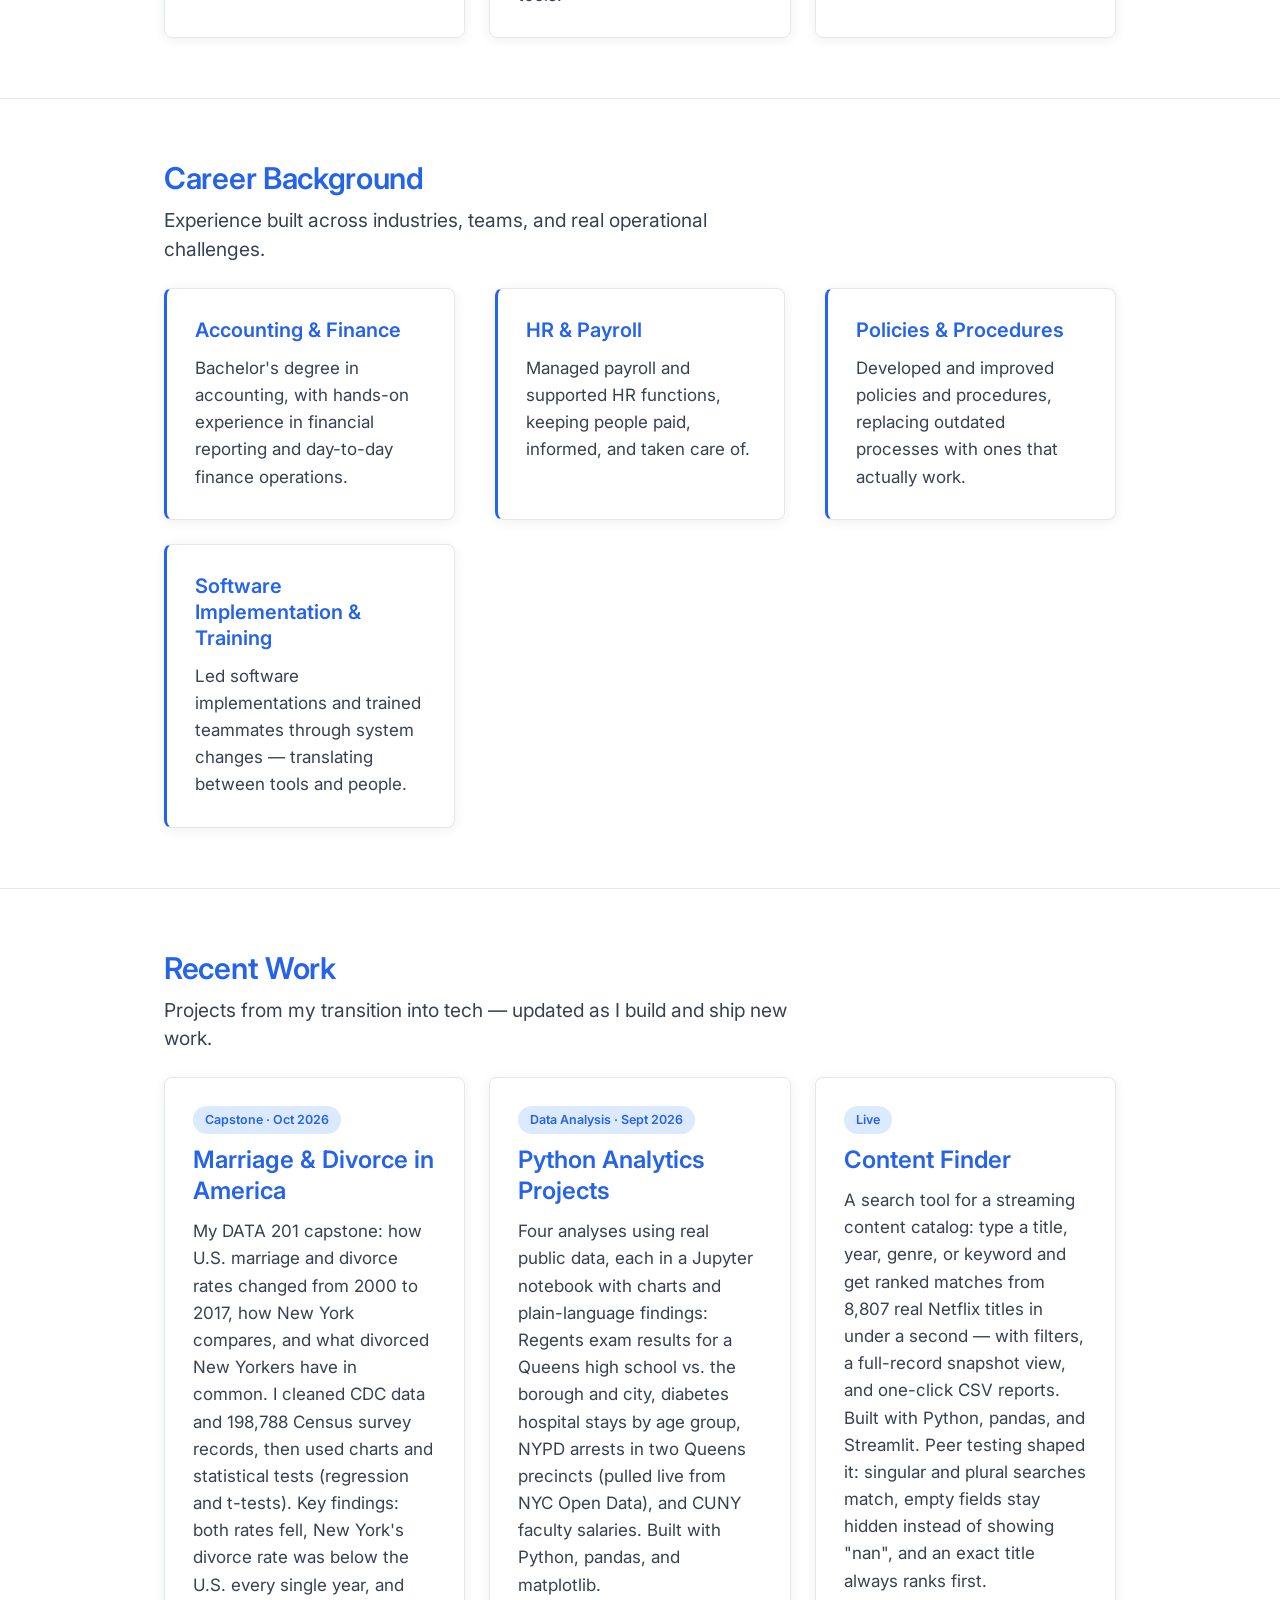
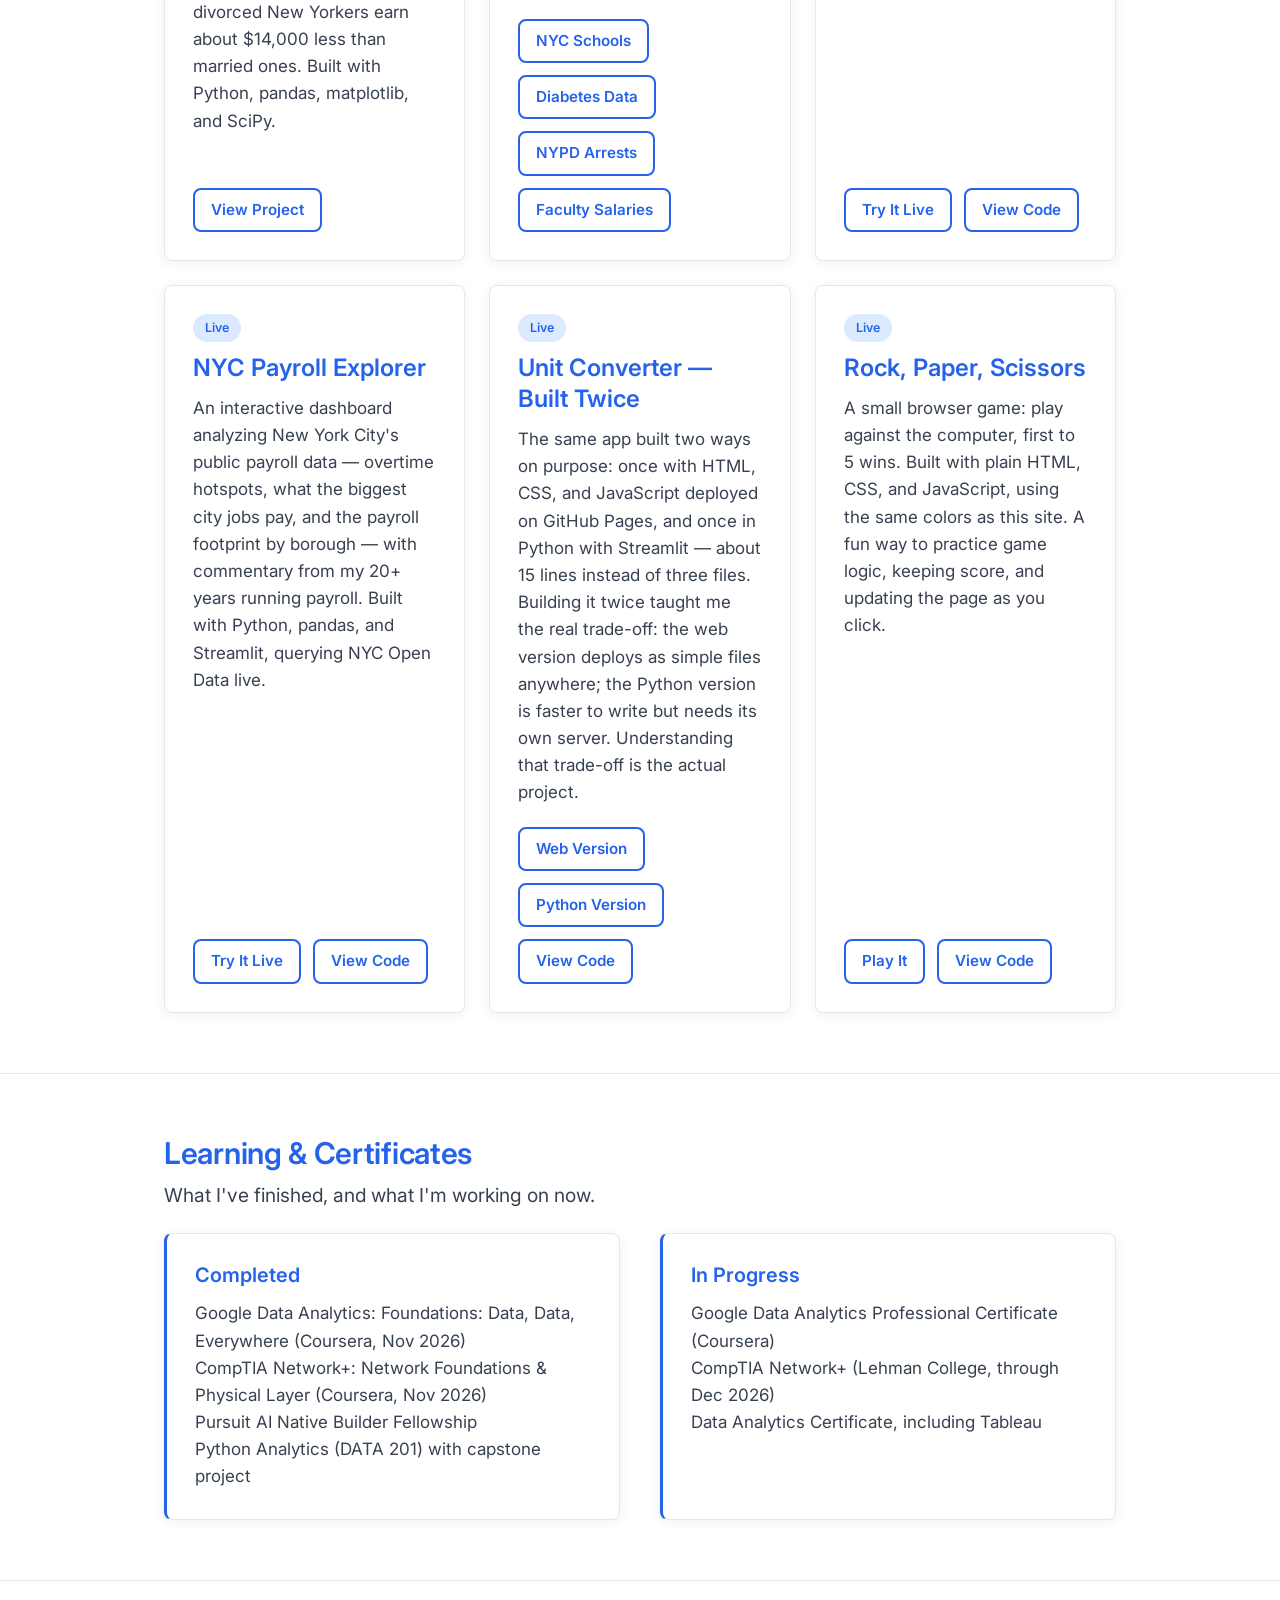
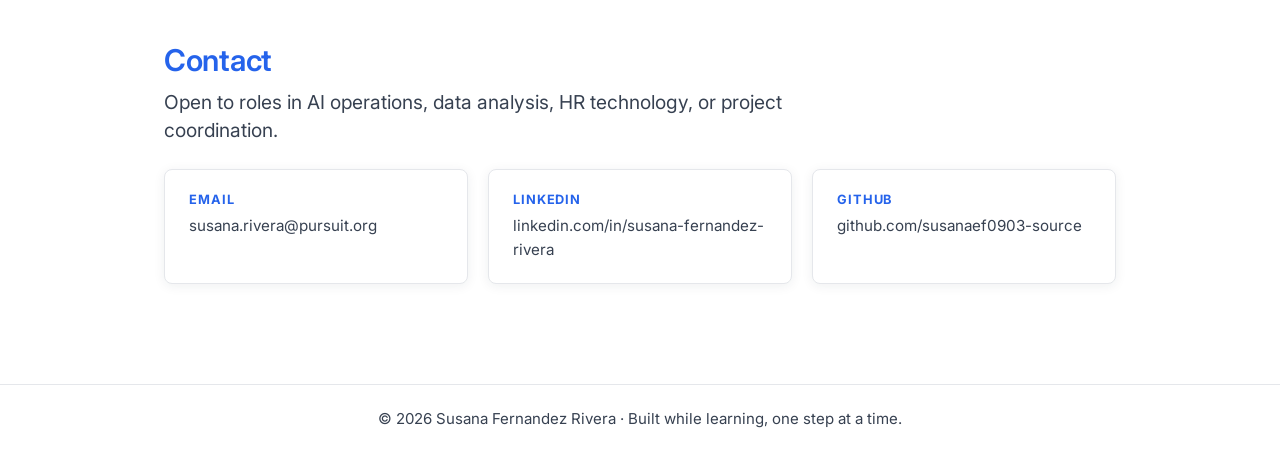
==== commit 5dc6072d: "Update Recent Work with capstone, Python analytics projects, and game; add Learning & Certificates s" ====
--- a/index.html
+++ b/index.html
@@ -32,6 +32,7 @@
         <li><a href="#strengths">My Value</a></li>
         <li><a href="#background">Career Background</a></li>
         <li><a href="#projects">Recent Work</a></li>
+        <li><a href="#learning">Learning</a></li>
         <li><a href="#contact">Contact</a></li>
       </ul>
     </nav>
@@ -169,6 +170,25 @@
         <div class="card-grid">
           <!-- Real project card — copy this block to add more -->
           <div class="card project-card">
+            <span class="project-tag">Capstone · Oct 2026</span>
+            <h3>Marriage &amp; Divorce in America</h3>
+            <p>My DATA 201 capstone: how U.S. marriage and divorce rates changed from 2000 to 2017, how New York compares, and what divorced New Yorkers have in common. I cleaned CDC data and 198,788 Census survey records, then used charts and statistical tests (regression and t-tests). Key findings: both rates fell, New York's divorce rate was below the U.S. every single year, and divorced New Yorkers earn about $14,000 less than married ones. Built with Python, pandas, matplotlib, and SciPy.</p>
+            <div class="project-links">
+              <a href="https://github.com/susanaef0903-source/Marriage-Divorce-Capstone-DATA201" class="project-link">View Project</a>
+            </div>
+          </div>
+          <div class="card project-card">
+            <span class="project-tag">Data Analysis · Sept 2026</span>
+            <h3>Python Analytics Projects</h3>
+            <p>Four analyses using real public data, each in a Jupyter notebook with charts and plain-language findings: Regents exam results for a Queens high school vs. the borough and city, diabetes hospital stays by age group, NYPD arrests in two Queens precincts (pulled live from NYC Open Data), and CUNY faculty salaries. Built with Python, pandas, and matplotlib.</p>
+            <div class="project-links">
+              <a href="https://github.com/susanaef0903-source/NYC-Public-Schools-Python-Project-1" class="project-link">NYC Schools</a>
+              <a href="https://github.com/susanaef0903-source/Diabetes-Public-Health-Python-Project-2" class="project-link">Diabetes Data</a>
+              <a href="https://github.com/susanaef0903-source/NYPD-Arrests-Open-Data-Python-Project-3" class="project-link">NYPD Arrests</a>
+              <a href="https://github.com/susanaef0903-source/Faculty-Salaries-Python-Analytics-Class" class="project-link">Faculty Salaries</a>
+            </div>
+          </div>
+          <div class="card project-card">
             <span class="project-tag">Live</span>
             <h3>Content Finder</h3>
             <p>A search tool for a streaming content catalog: type a title, year, genre, or keyword and get ranked matches from 8,807 real Netflix titles in under a second — with filters, a full-record snapshot view, and one-click CSV reports. Built with Python, pandas, and Streamlit. Peer testing shaped it: singular and plural searches match, empty fields stay hidden instead of showing "nan", and an exact title always ranks first.</p>
@@ -196,6 +216,42 @@
               <a href="https://github.com/susanaef0903-source/unit-converter" class="project-link">View Code</a>
             </div>
           </div>
+          <div class="card project-card">
+            <span class="project-tag">Live</span>
+            <h3>Rock, Paper, Scissors</h3>
+            <p>A small browser game: play against the computer, first to 5 wins. Built with plain HTML, CSS, and JavaScript, using the same colors as this site. A fun way to practice game logic, keeping score, and updating the page as you click.</p>
+            <div class="project-links">
+              <a href="rock-paper-scissors/" class="project-link">Play It</a>
+              <a href="https://github.com/susanaef0903-source/rock-paper-scissors" class="project-link">View Code</a>
+            </div>
+          </div>
+        </div>
+      </div>
+    </section>
+
+    <!-- ============================================
+         5b. LEARNING & CERTIFICATES
+         ============================================ -->
+    <section class="section" id="learning">
+      <div class="container">
+        <h2>Learning &amp; Certificates</h2>
+        <p class="section-intro">
+          What I've finished, and what I'm working on now.
+        </p>
+        <div class="background-grid">
+          <div class="background-item">
+            <h3>Completed</h3>
+            <p>Google Data Analytics: Foundations: Data, Data, Everywhere (Coursera, Nov 2026)<br>
+               CompTIA Network+: Network Foundations &amp; Physical Layer (Coursera, Nov 2026)<br>
+               Pursuit AI Native Builder Fellowship<br>
+               Python Analytics (DATA 201) with capstone project</p>
+          </div>
+          <div class="background-item">
+            <h3>In Progress</h3>
+            <p>Google Data Analytics Professional Certificate (Coursera)<br>
+               CompTIA Network+ (Lehman College, through Dec 2026)<br>
+               Data Analytics Certificate, including Tableau</p>
+          </div>
         </div>
       </div>
     </section>
@@ -203,7 +259,7 @@
     <!-- ============================================
          6. CONTACT
          ============================================ -->
-    <section class="section" id="contact">
+    <section class="section section-alt" id="contact">
       <div class="container contact-container">
         <h2>Contact</h2>
         <p class="section-intro">
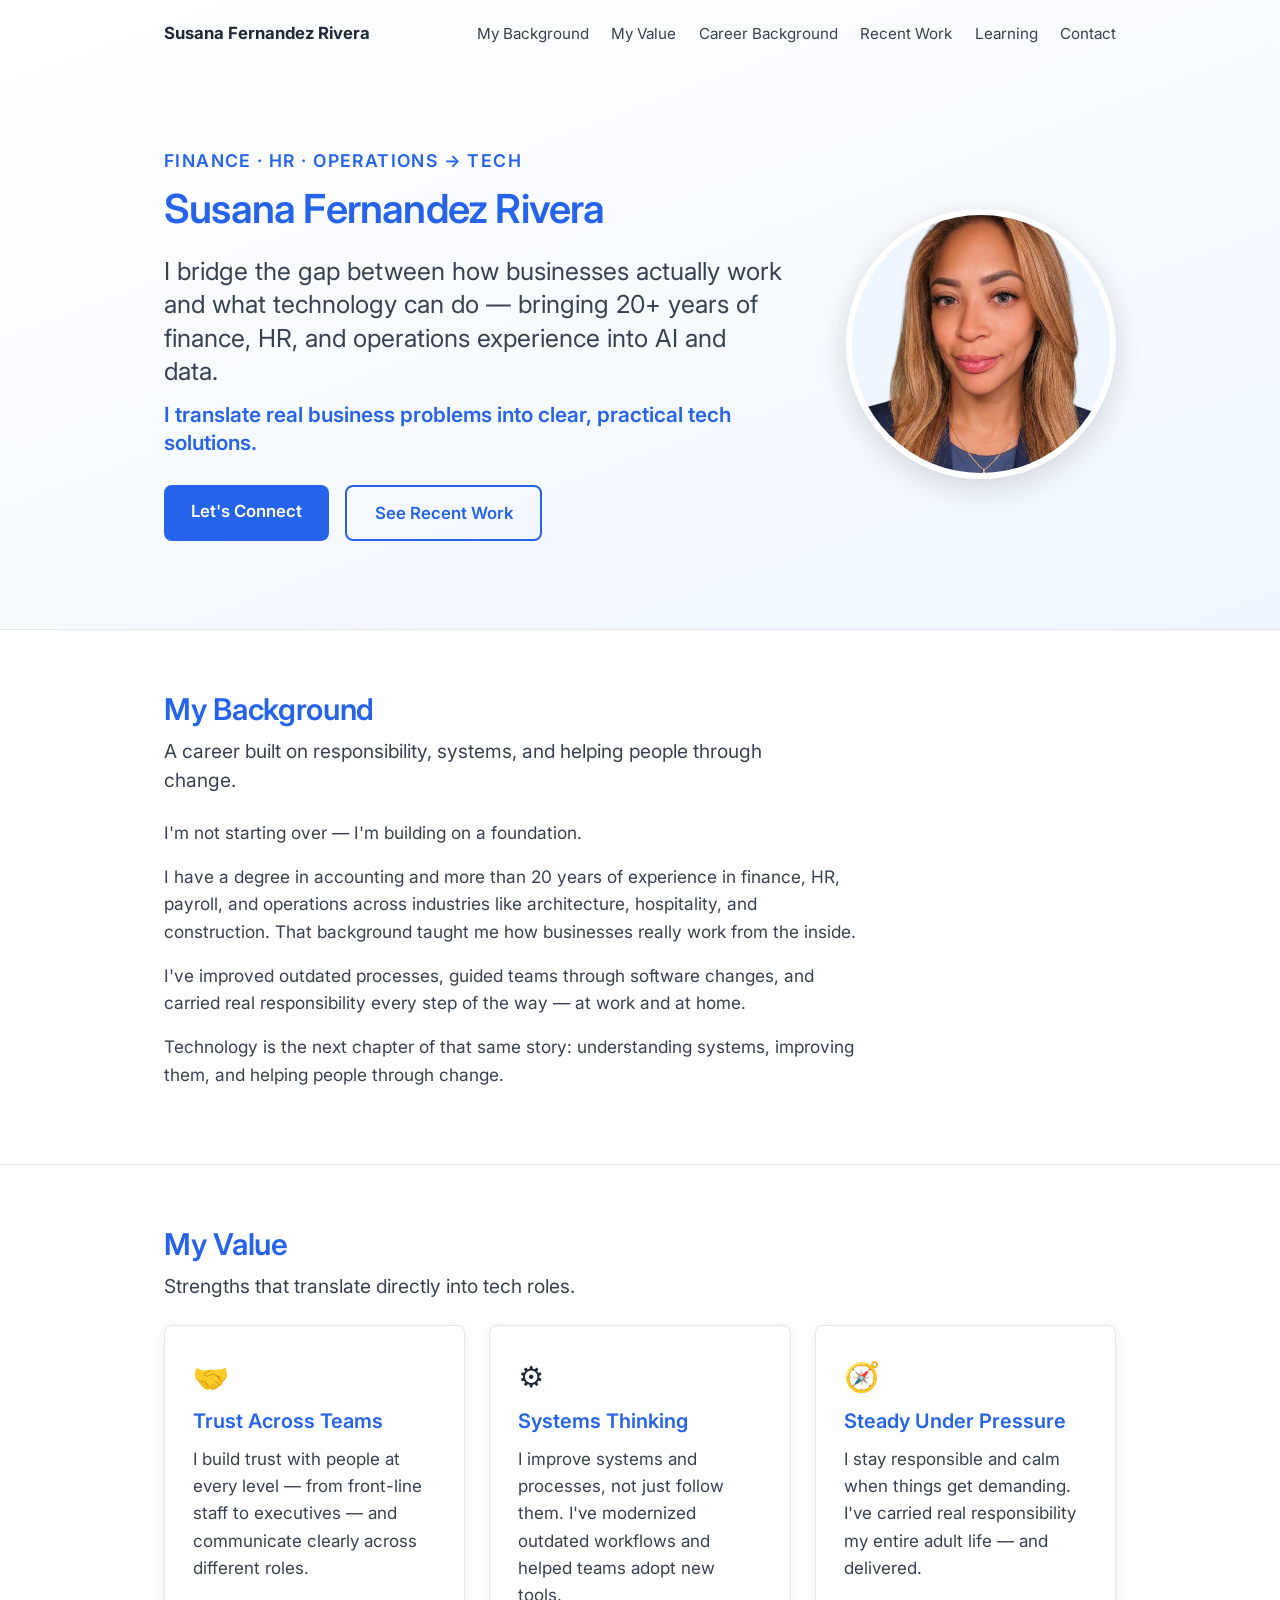
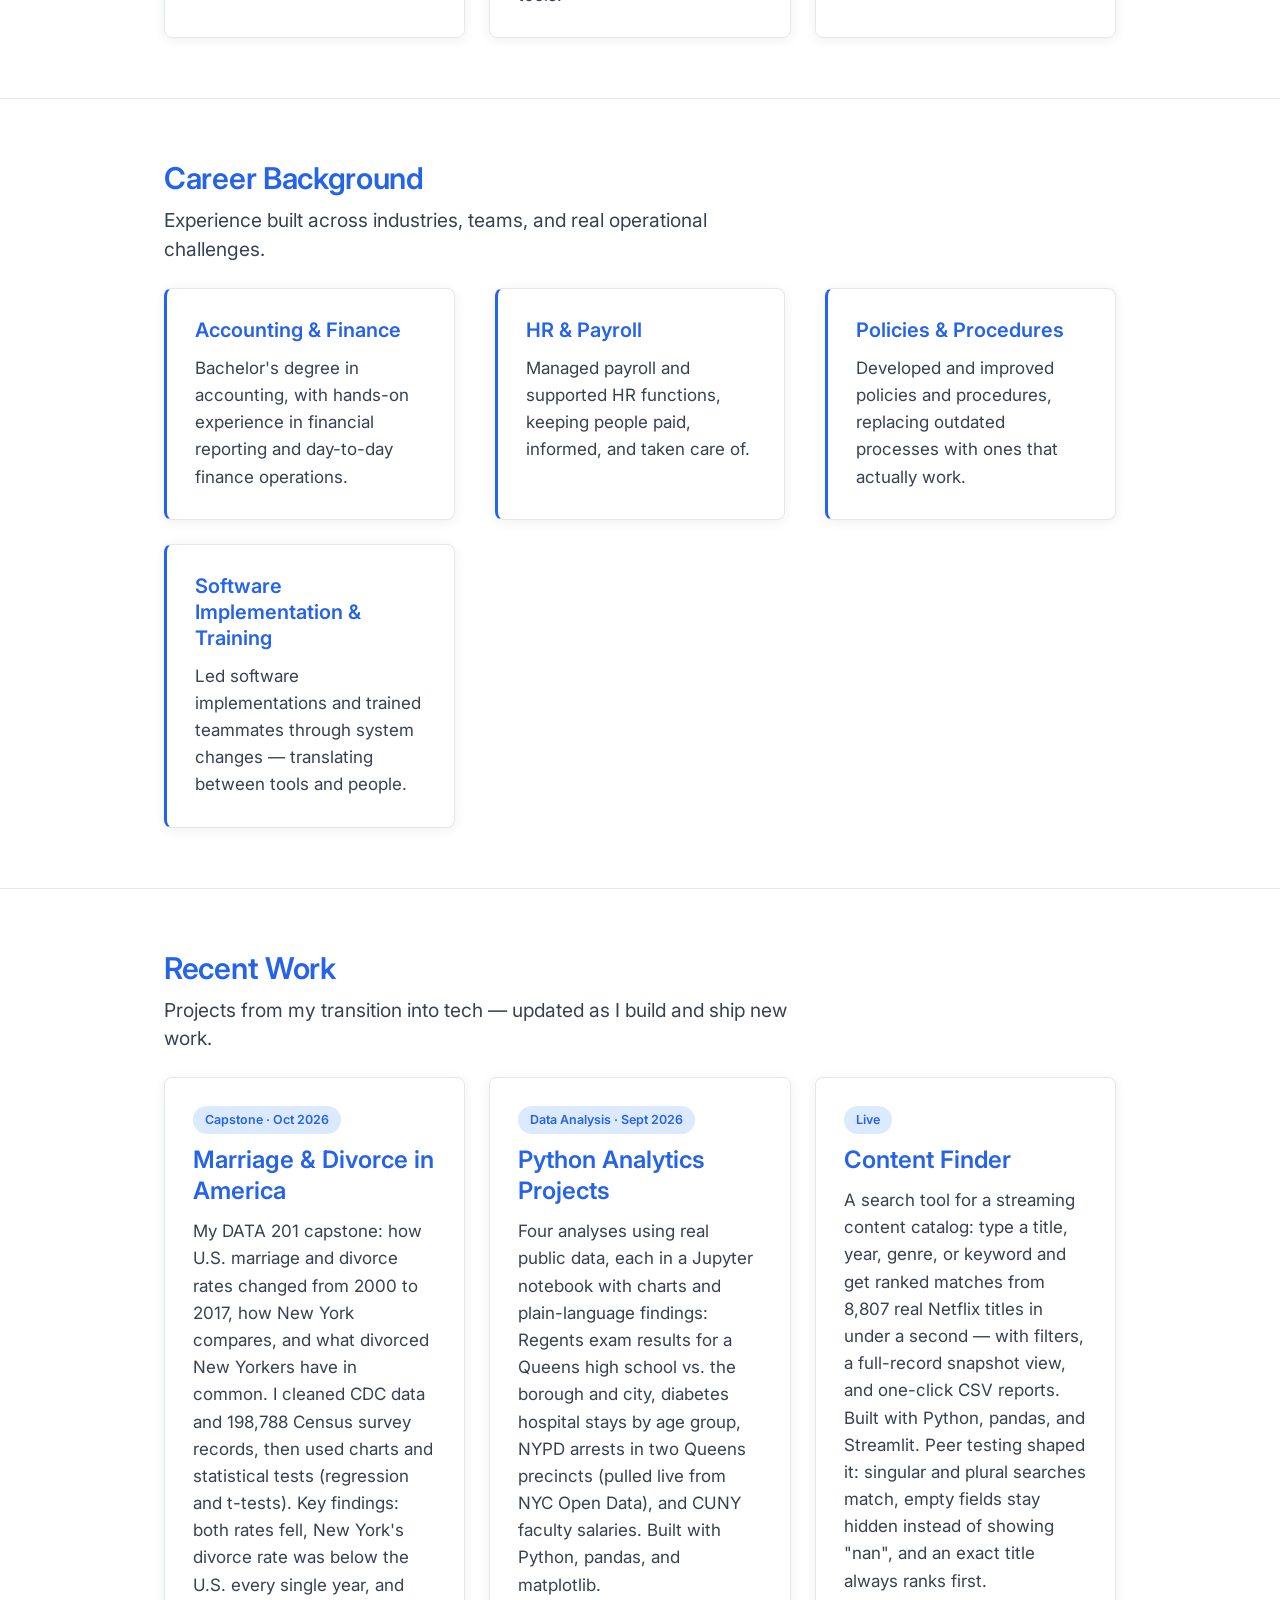
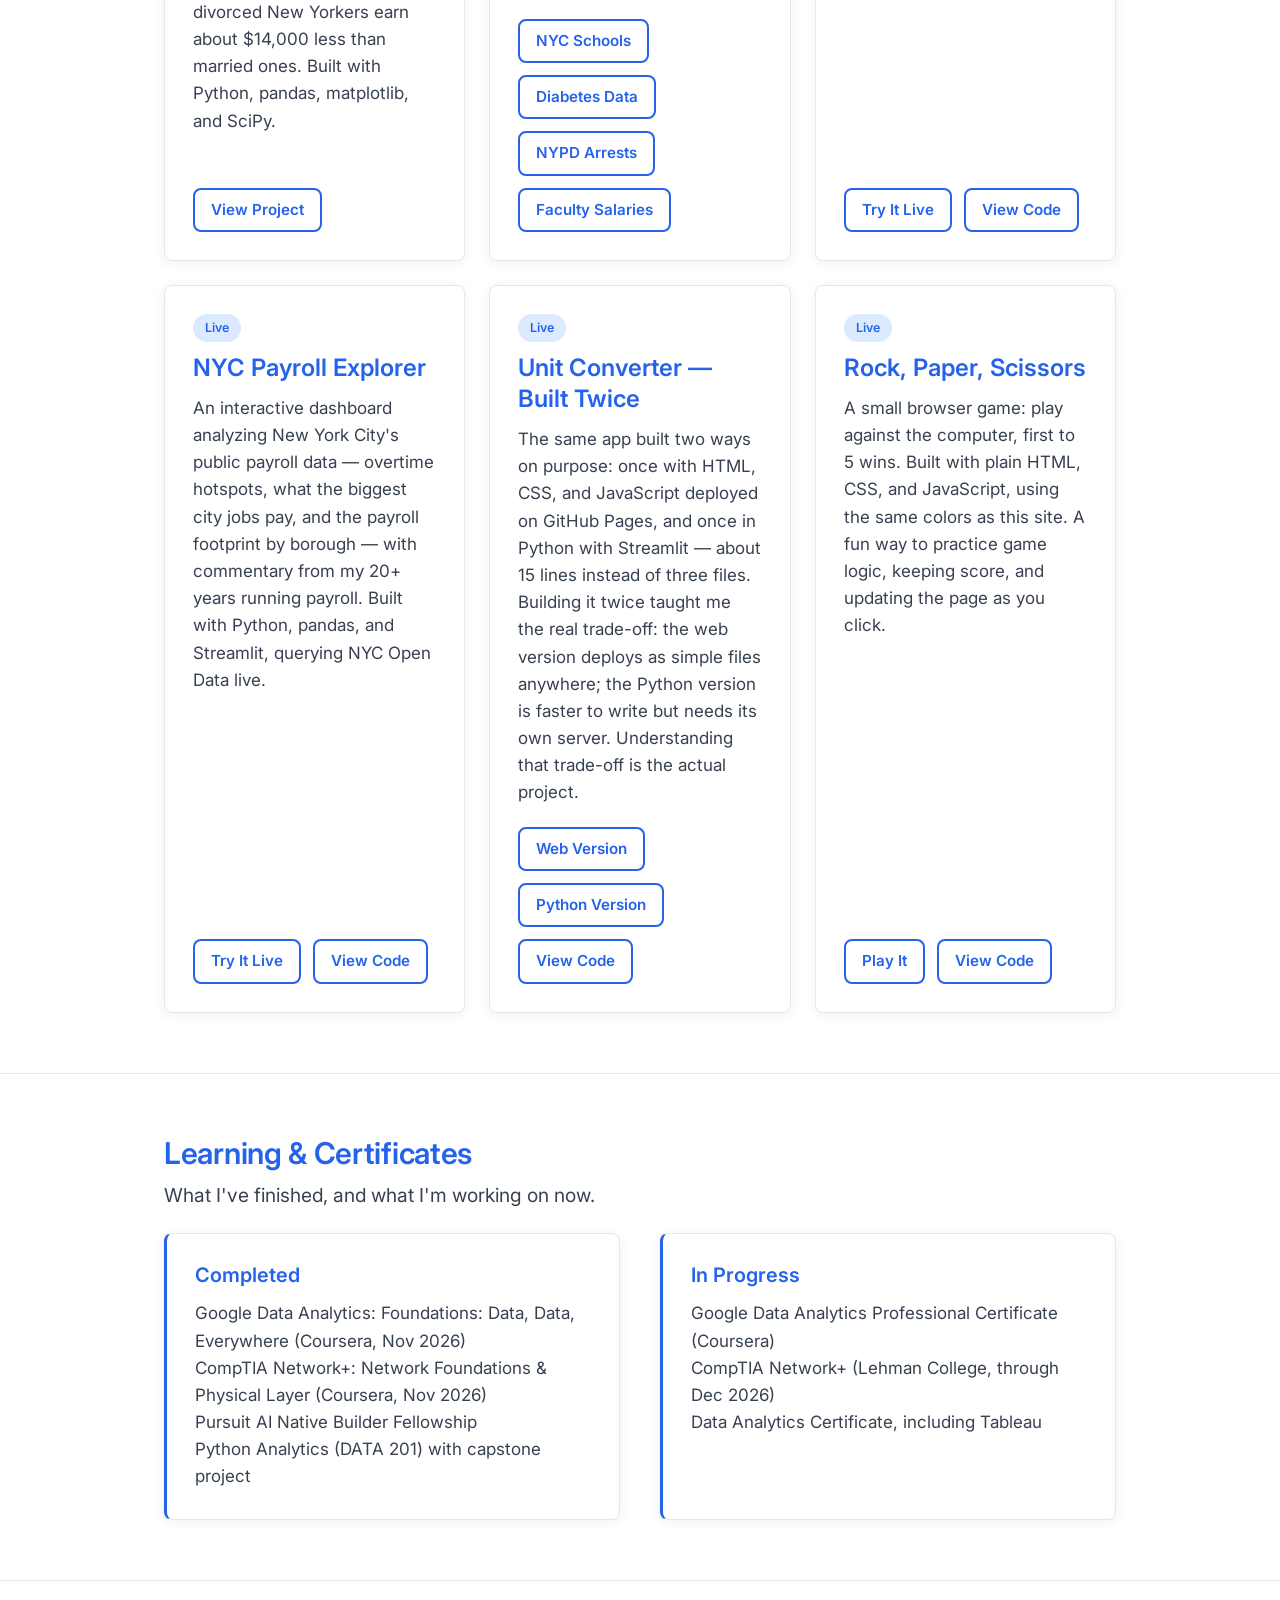
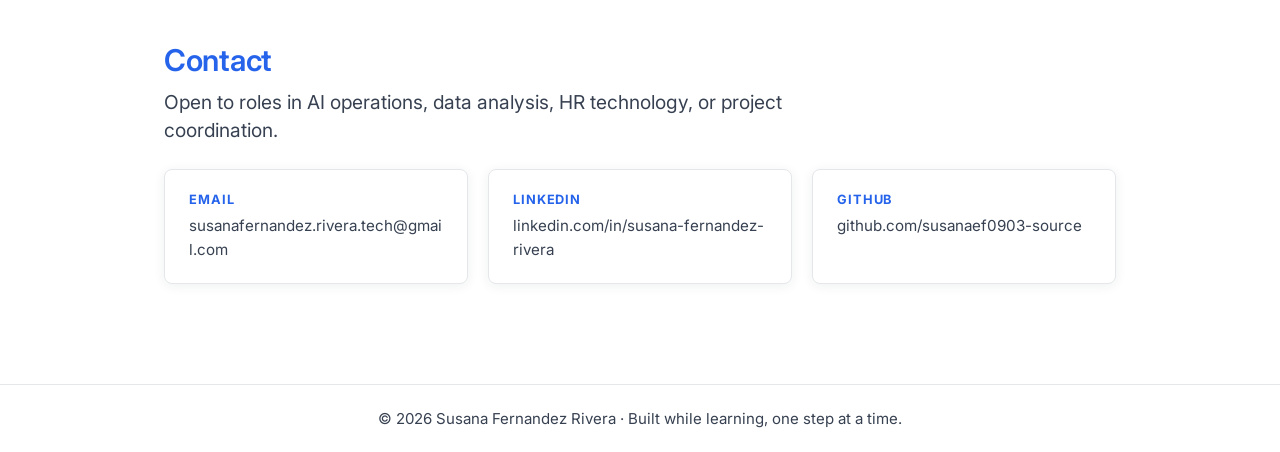
==== commit 1e0ea6b9: "Update contact email on website to my professional address" ====
--- a/index.html
+++ b/index.html
@@ -267,9 +267,9 @@
         </p>
         <div class="contact-links">
           <!-- Replace the href values below with your real links -->
-          <a href="mailto:susana.rivera@pursuit.org" class="contact-link">
+          <a href="mailto:susanafernandez.rivera.tech@gmail.com" class="contact-link">
             <span class="contact-label">Email</span>
-            <span class="contact-value">susana.rivera@pursuit.org</span>
+            <span class="contact-value">susanafernandez.rivera.tech@gmail.com</span>
           </a>
           <a href="https://www.linkedin.com/in/susana-fernandez-rivera-b945383b8" class="contact-link">
             <span class="contact-label">LinkedIn</span>
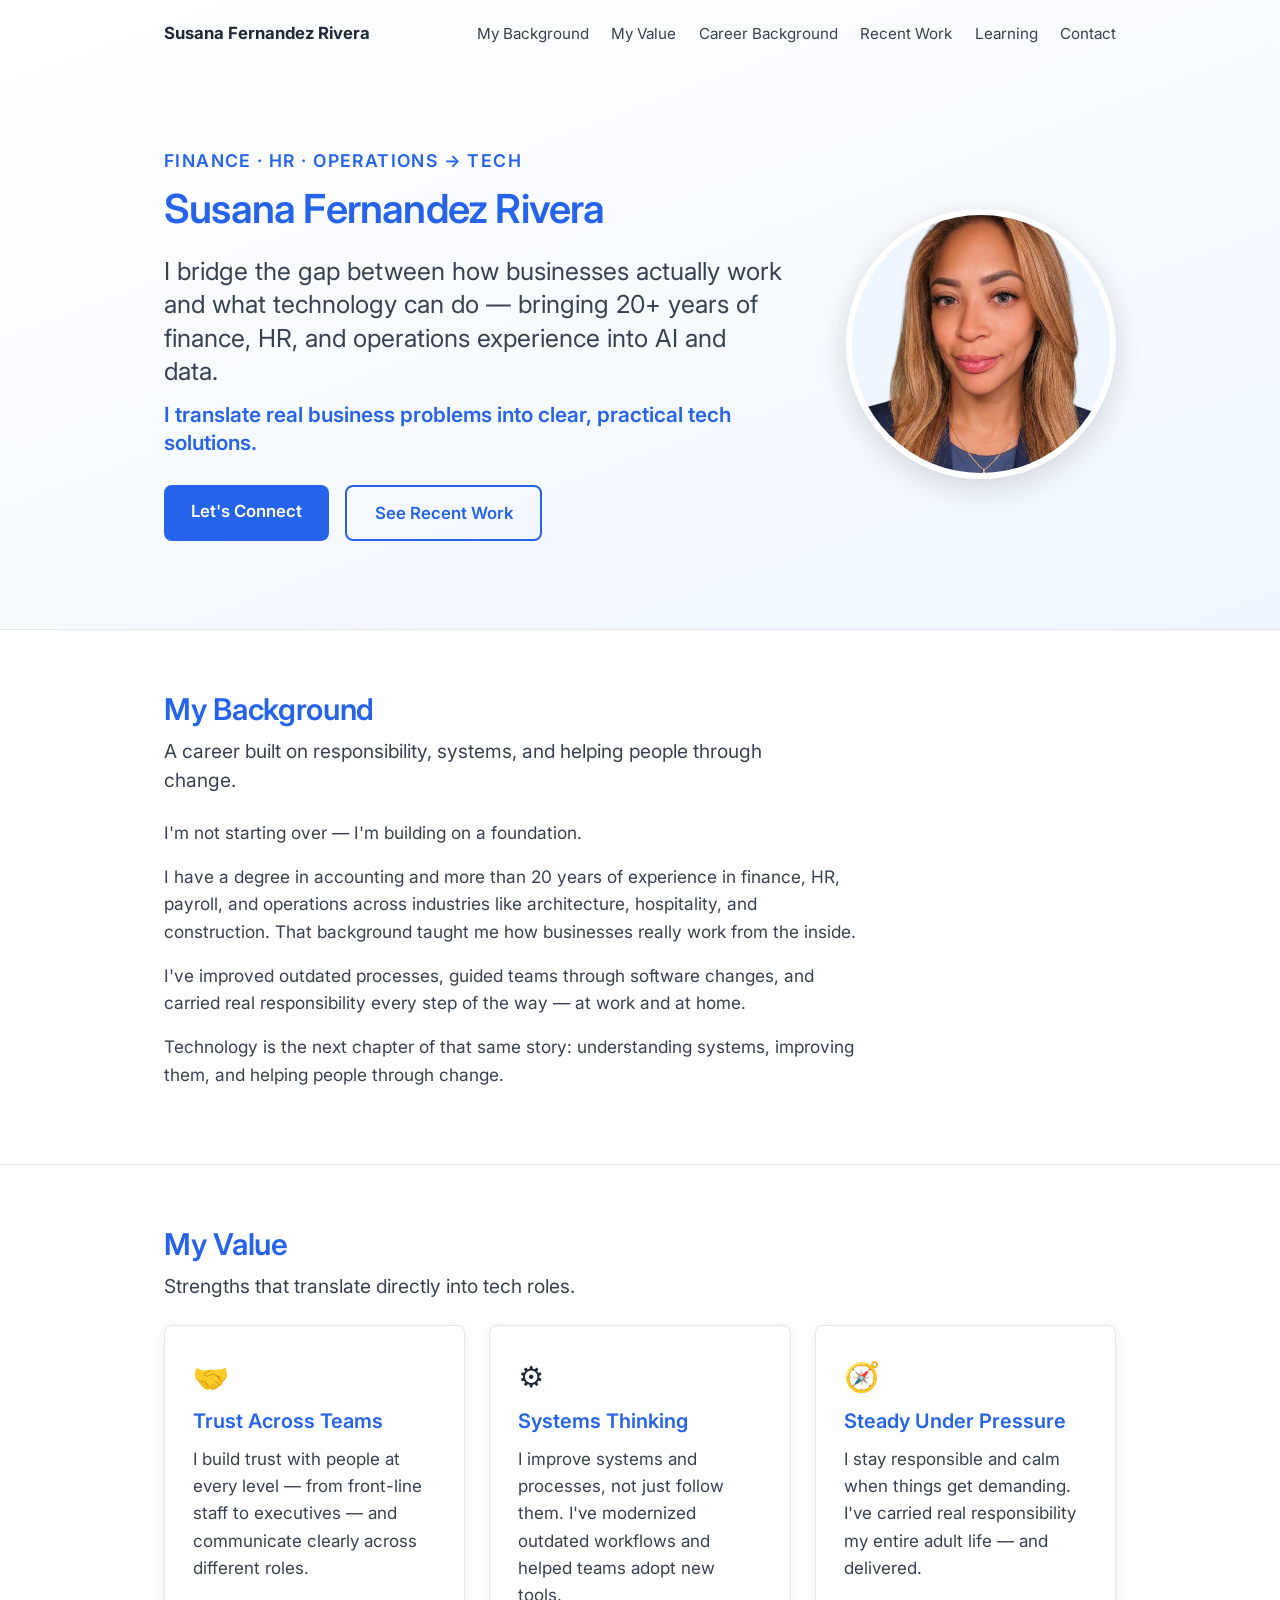
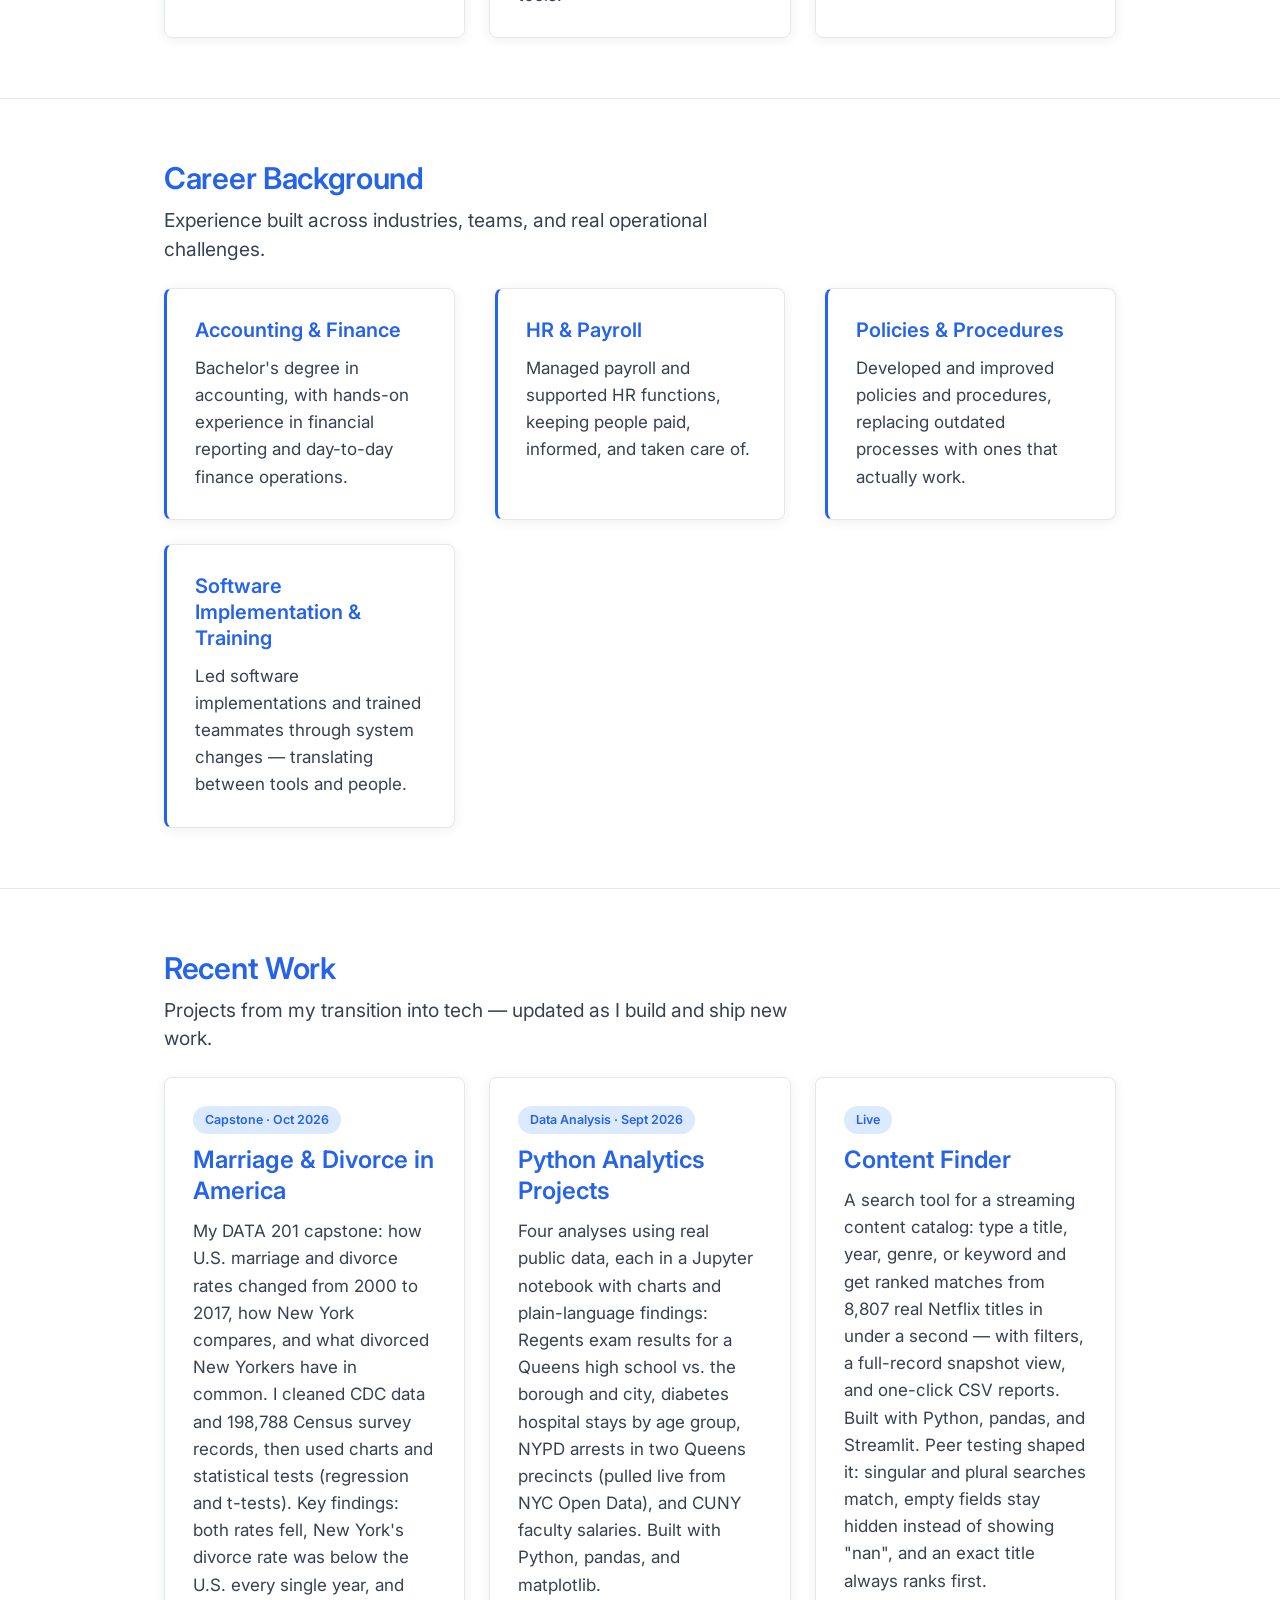
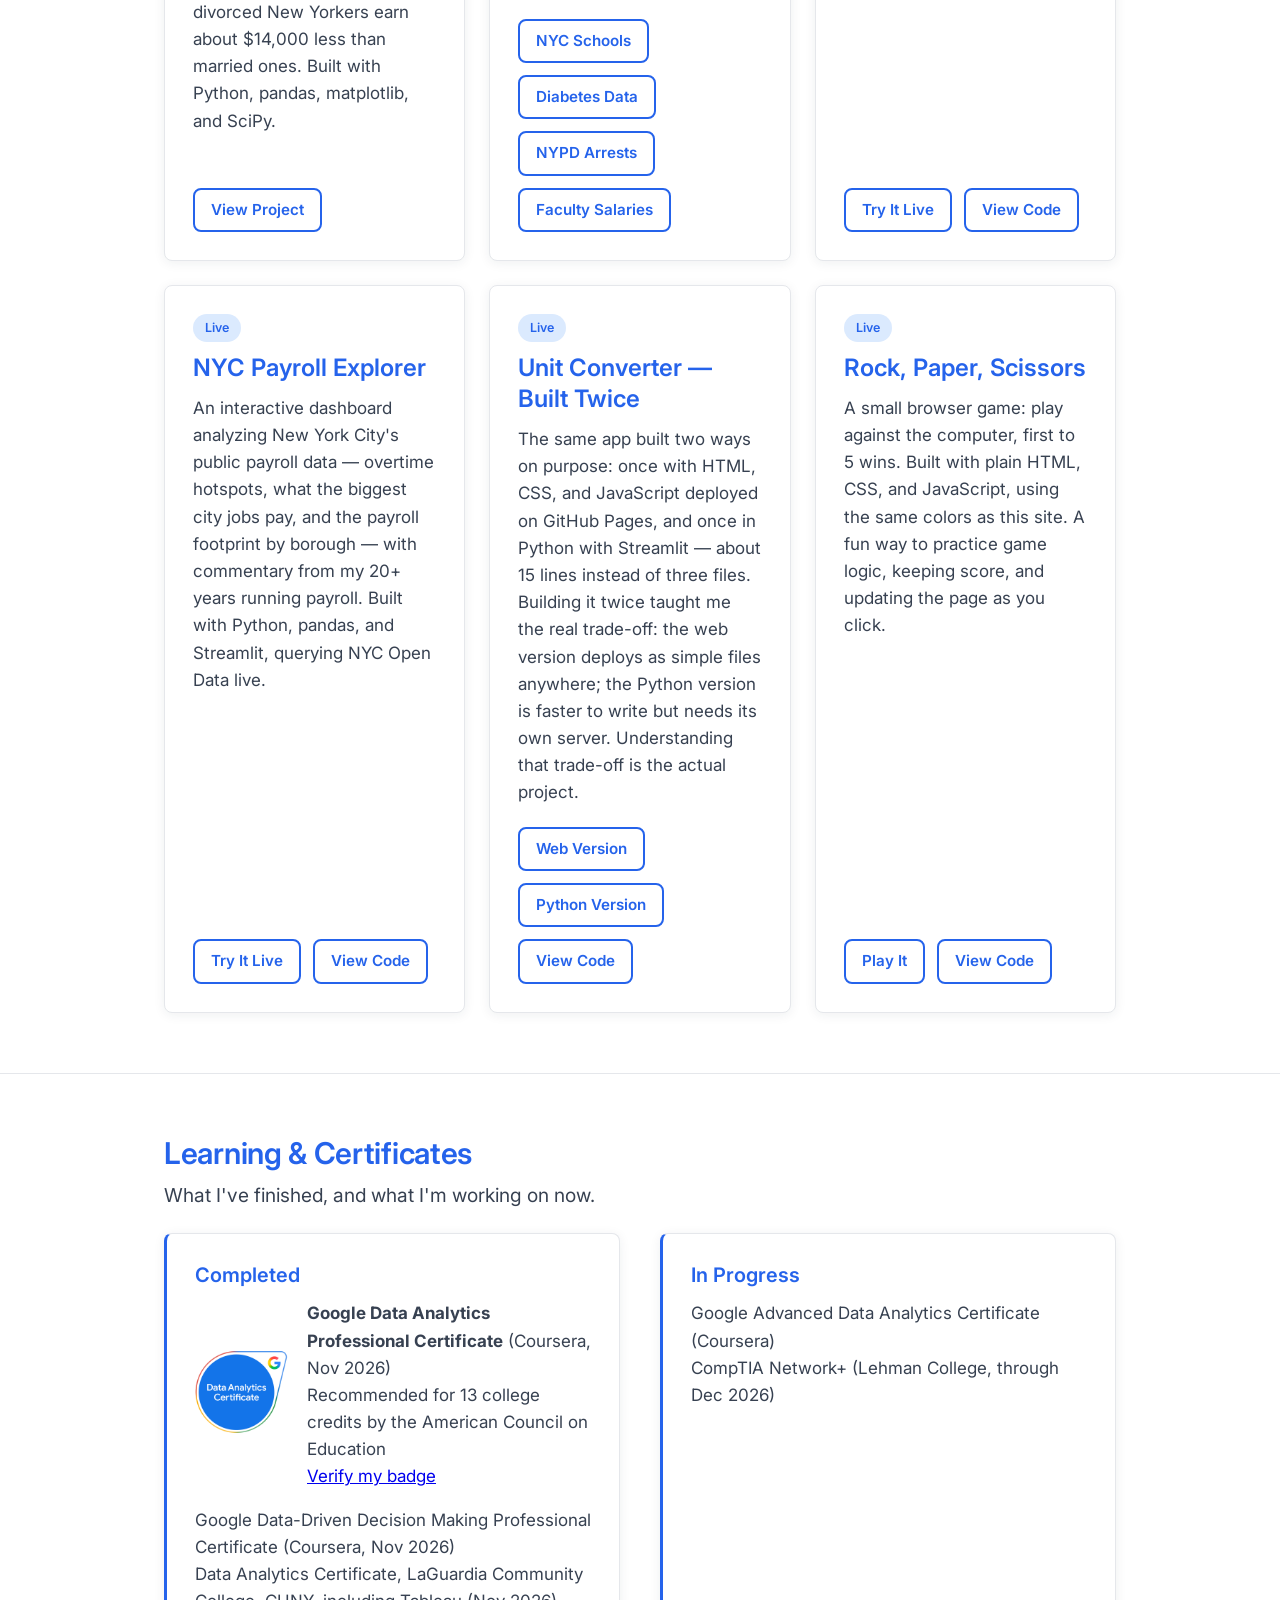
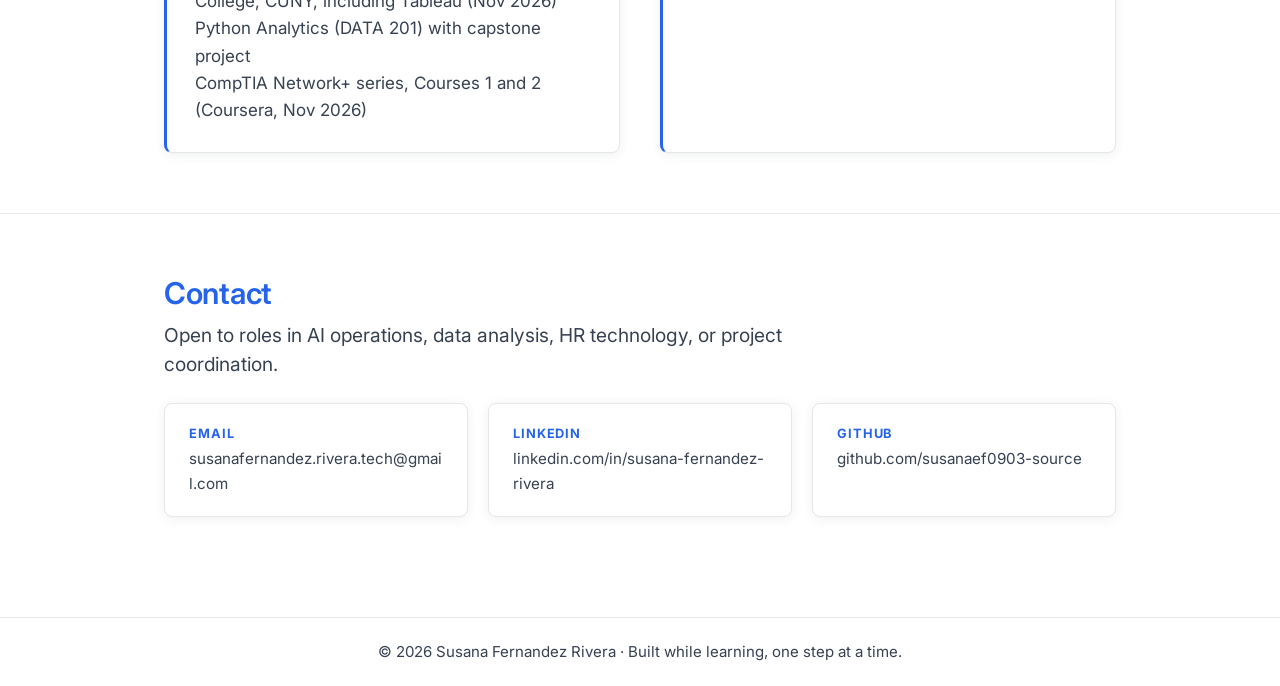
==== commit d0228082: "Add Google Data Analytics Professional Certificate badge and update Learning & Certificates Show the" ====
--- a/index.html
+++ b/index.html
@@ -241,16 +241,23 @@
         <div class="background-grid">
           <div class="background-item">
             <h3>Completed</h3>
-            <p>Google Data Analytics: Foundations: Data, Data, Everywhere (Coursera, Nov 2026)<br>
-               CompTIA Network+: Network Foundations &amp; Physical Layer (Coursera, Nov 2026)<br>
-               Pursuit AI Native Builder Fellowship<br>
-               Python Analytics (DATA 201) with capstone project</p>
+            <div class="badge-row">
+              <a href="https://www.credly.com/go/6VSeTQNj" target="_blank" rel="noopener">
+                <img src="google-da-badge.png" alt="Google Data Analytics Professional Certificate badge" class="cert-badge">
+              </a>
+              <p><strong>Google Data Analytics Professional Certificate</strong> (Coursera, Nov 2026)<br>
+                 Recommended for 13 college credits by the American Council on Education<br>
+                 <a href="https://www.credly.com/go/6VSeTQNj" target="_blank" rel="noopener">Verify my badge</a></p>
+            </div>
+            <p>Google Data-Driven Decision Making Professional Certificate (Coursera, Nov 2026)<br>
+               Data Analytics Certificate, LaGuardia Community College, CUNY, including Tableau (Nov 2026)<br>
+               Python Analytics (DATA 201) with capstone project<br>
+               CompTIA Network+ series, Courses 1 and 2 (Coursera, Nov 2026)</p>
           </div>
           <div class="background-item">
             <h3>In Progress</h3>
-            <p>Google Data Analytics Professional Certificate (Coursera)<br>
-               CompTIA Network+ (Lehman College, through Dec 2026)<br>
-               Data Analytics Certificate, including Tableau</p>
+            <p>Google Advanced Data Analytics Certificate (Coursera)<br>
+               CompTIA Network+ (Lehman College, through Dec 2026)</p>
           </div>
         </div>
       </div>
--- a/styles.css
+++ b/styles.css
@@ -465,3 +465,19 @@
     text-align: center;
   }
 }
+
+/* Certificate badge (Learning & Certificates) */
+.badge-row {
+  display: flex;
+  align-items: center;
+  gap: 1rem;
+  margin-bottom: 1rem;
+}
+.cert-badge {
+  width: 96px;
+  height: auto;
+  flex-shrink: 0;
+}
+@media (max-width: 480px) {
+  .badge-row { flex-direction: column; align-items: flex-start; }
+}
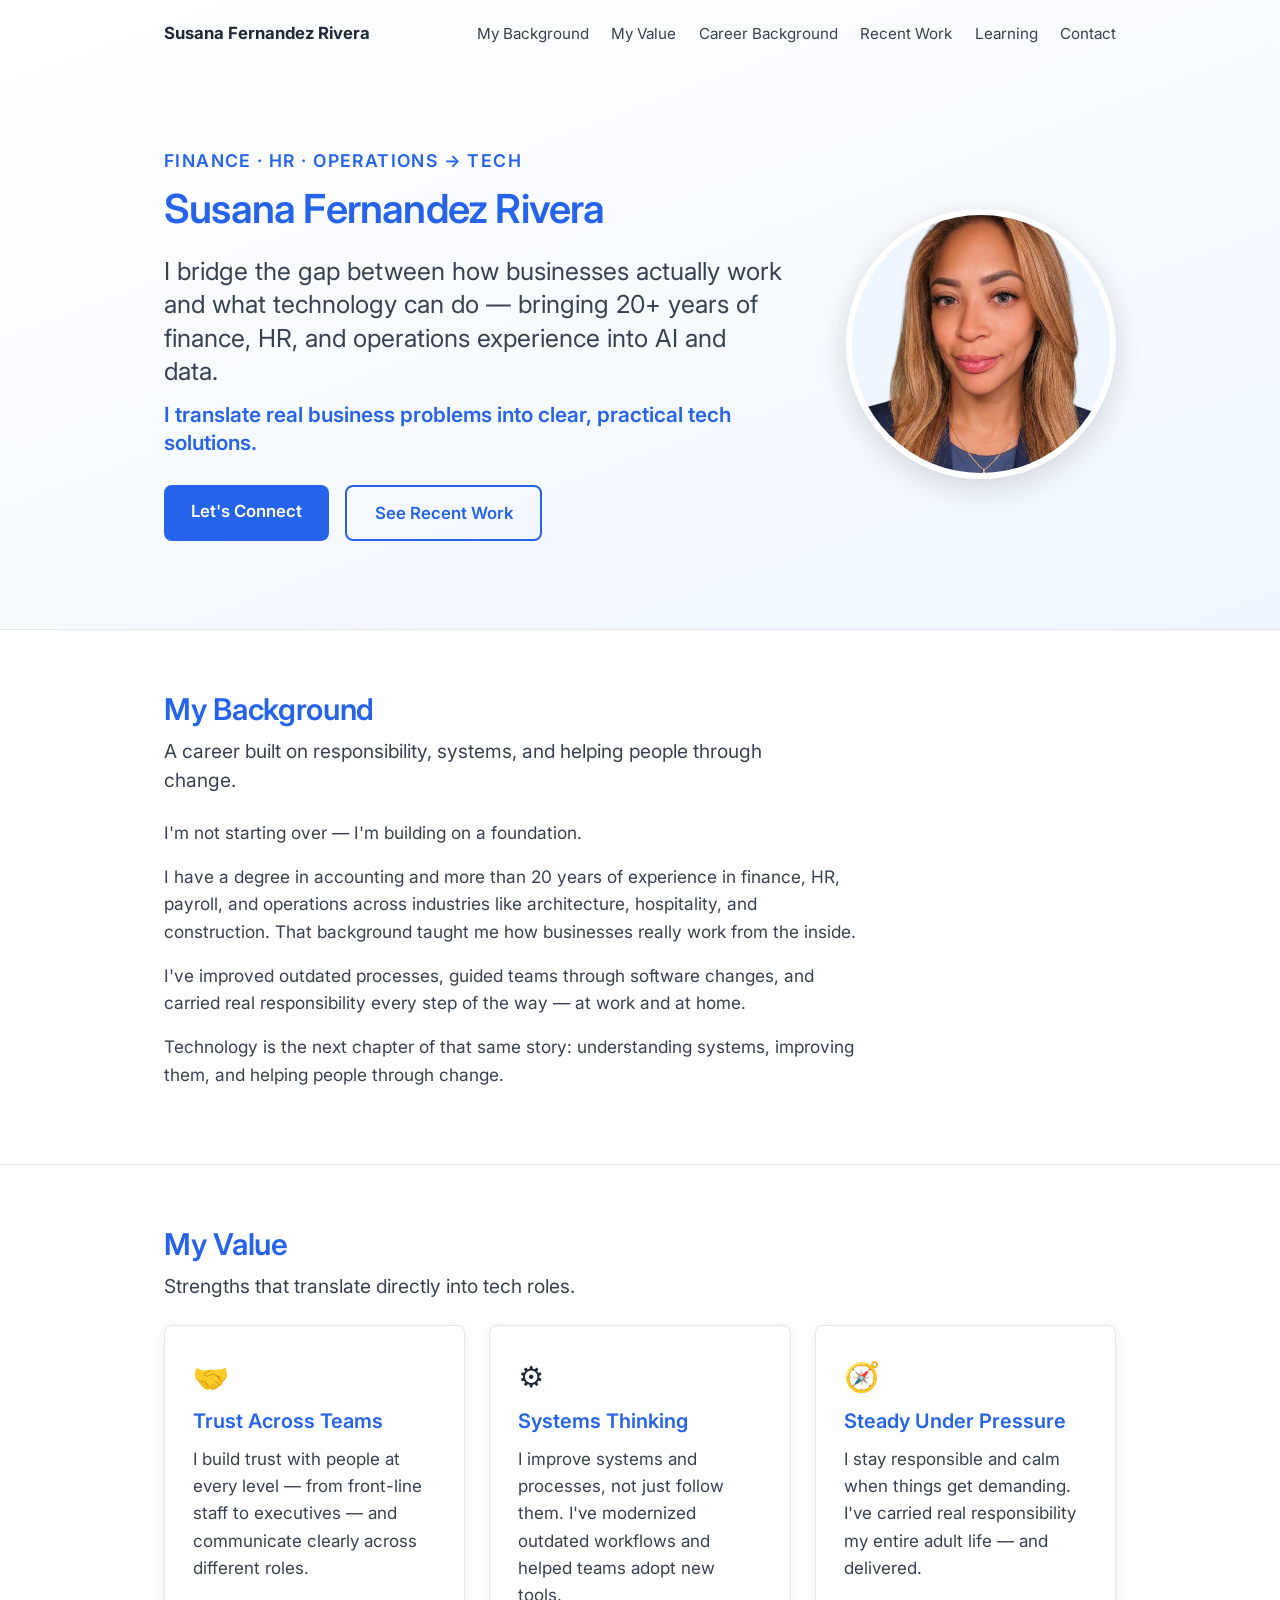
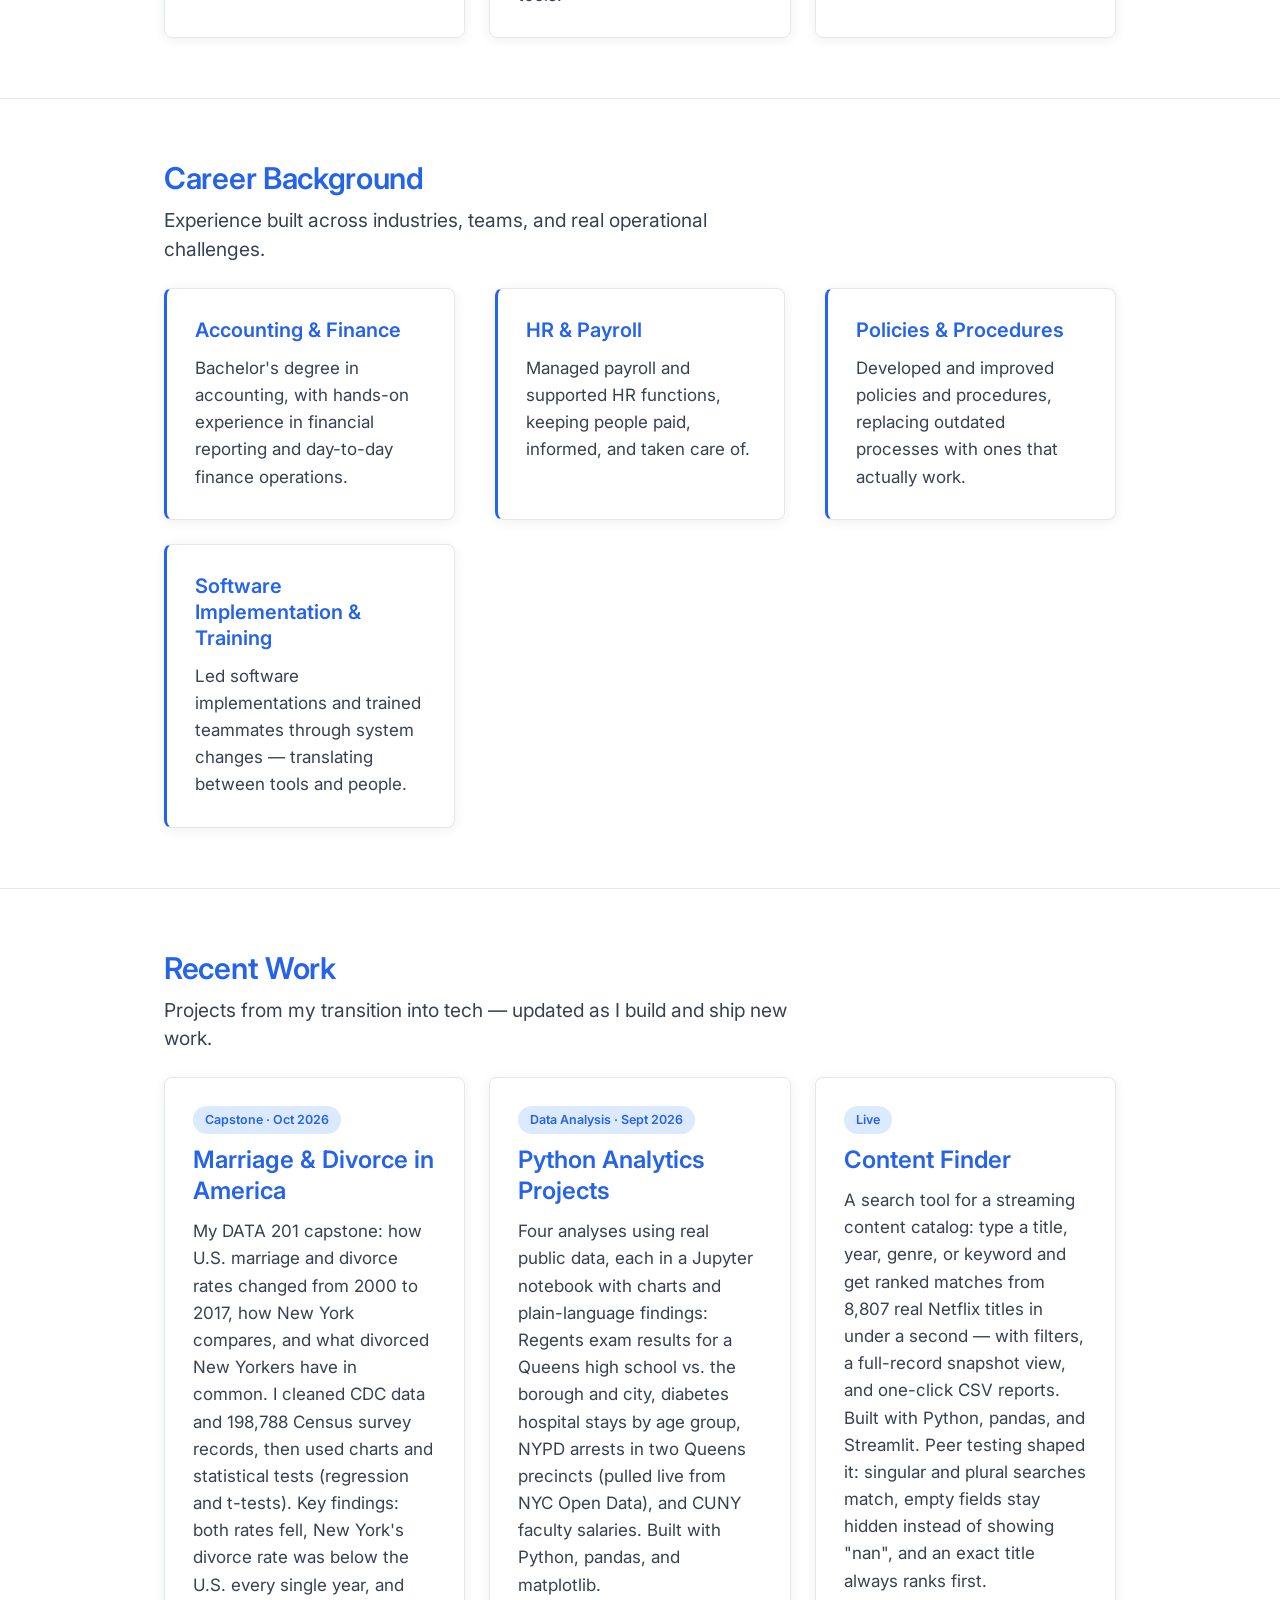
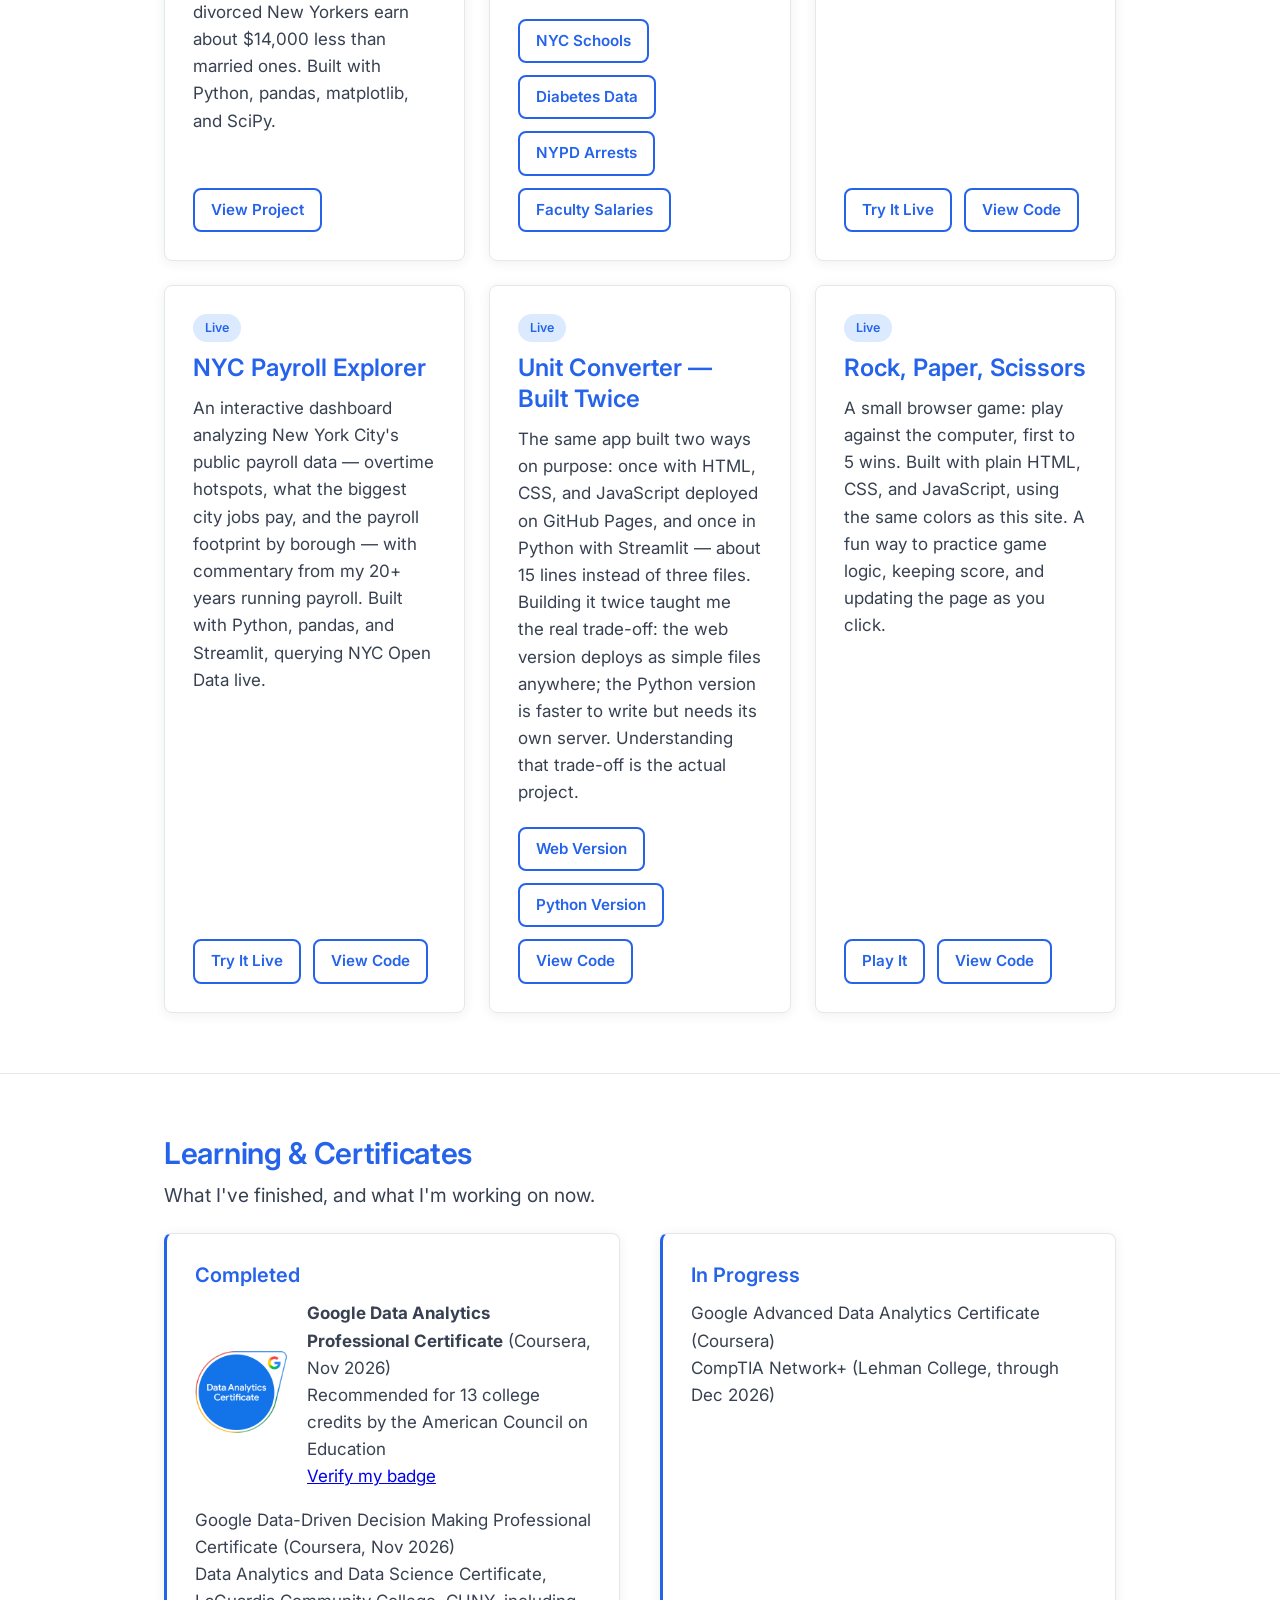
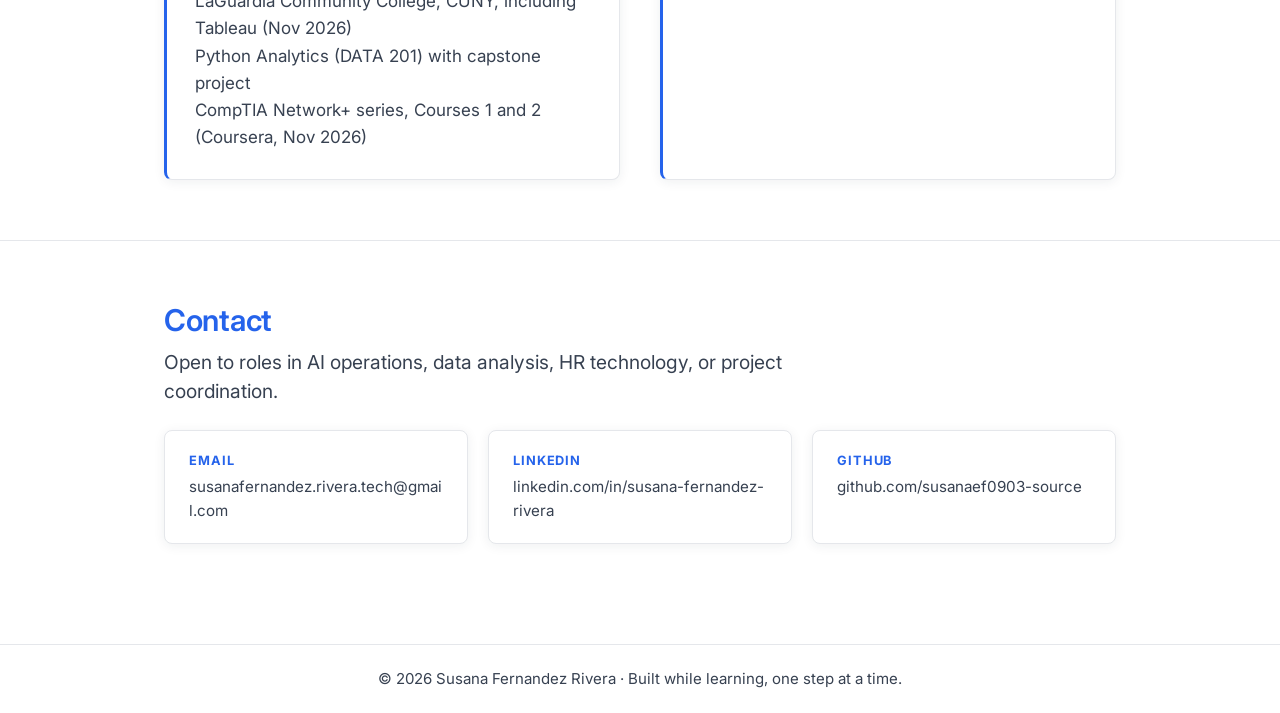
==== commit bf763195: "Use the full LaGuardia certificate name: Data Analytics and Data Science Certificate" ====
--- a/index.html
+++ b/index.html
@@ -250,7 +250,7 @@
                  <a href="https://www.credly.com/go/6VSeTQNj" target="_blank" rel="noopener">Verify my badge</a></p>
             </div>
             <p>Google Data-Driven Decision Making Professional Certificate (Coursera, Nov 2026)<br>
-               Data Analytics Certificate, LaGuardia Community College, CUNY, including Tableau (Nov 2026)<br>
+               Data Analytics and Data Science Certificate, LaGuardia Community College, CUNY, including Tableau (Nov 2026)<br>
                Python Analytics (DATA 201) with capstone project<br>
                CompTIA Network+ series, Courses 1 and 2 (Coursera, Nov 2026)</p>
           </div>
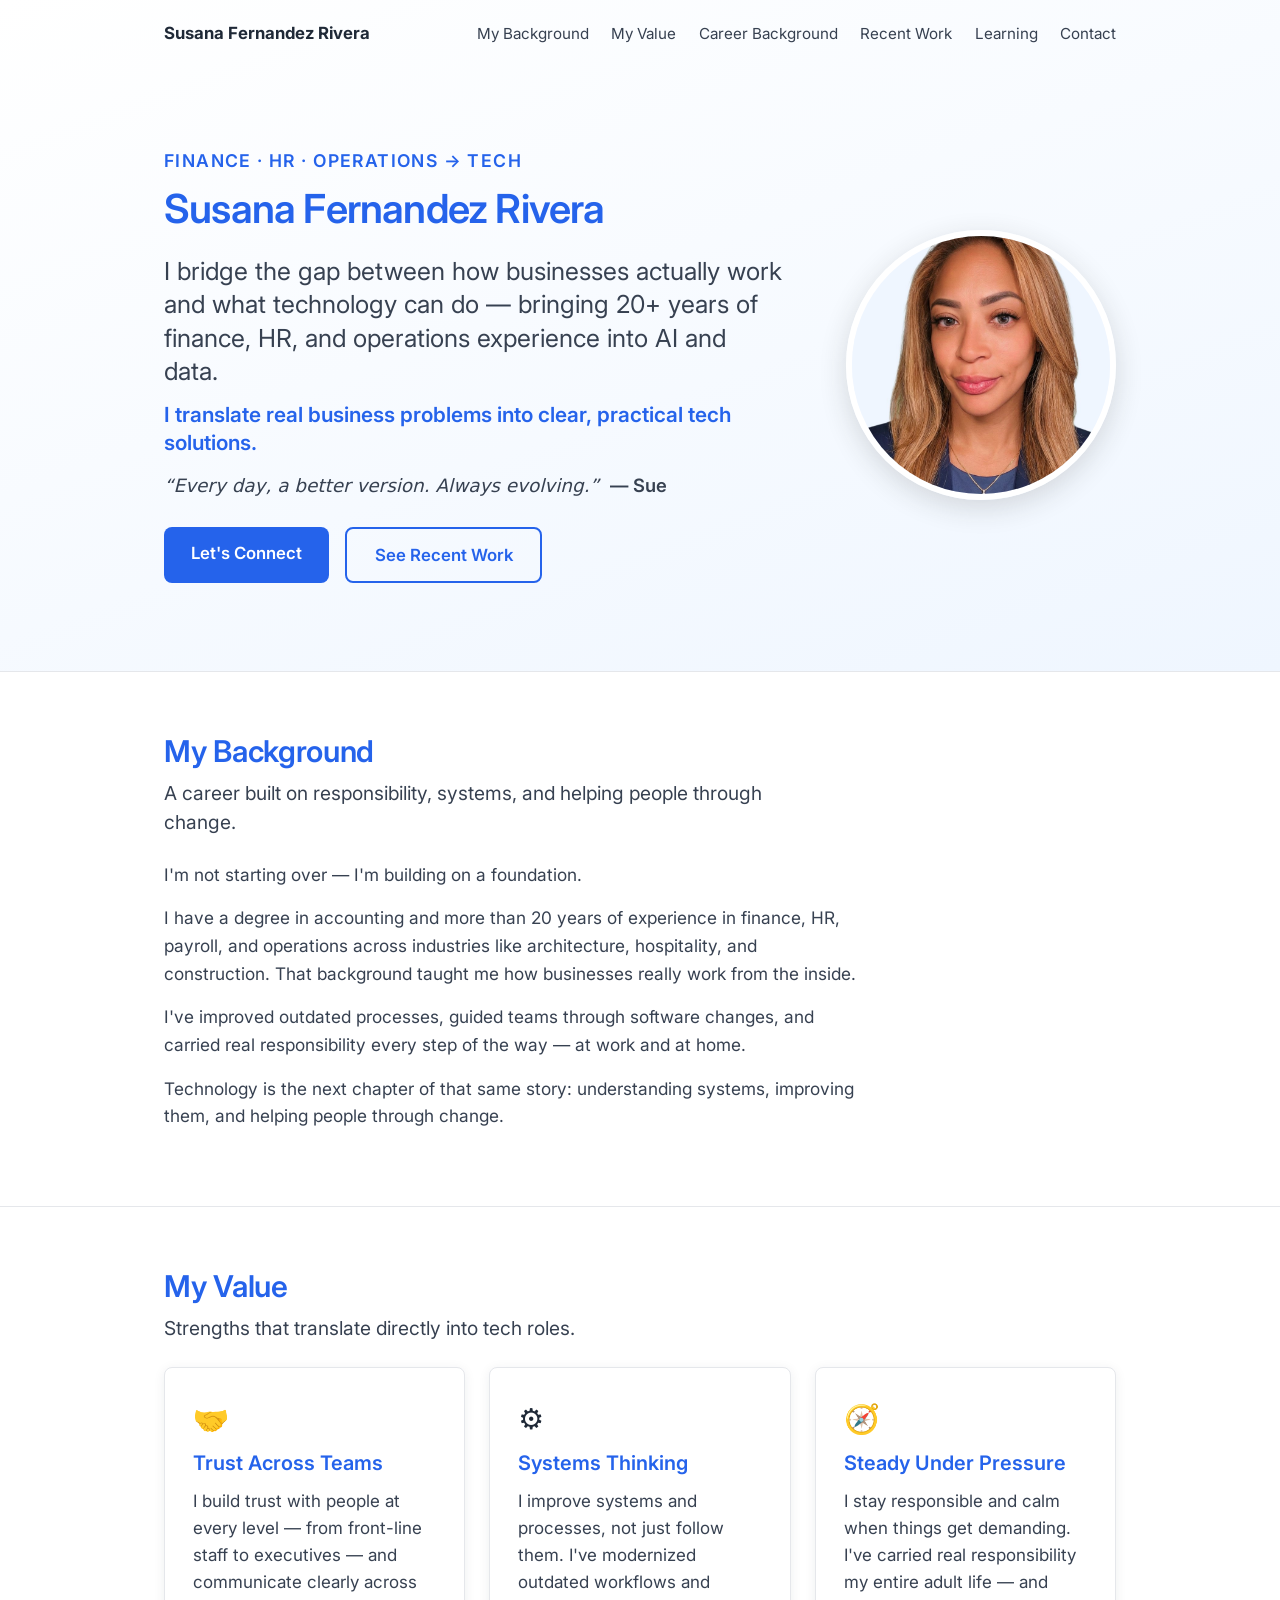
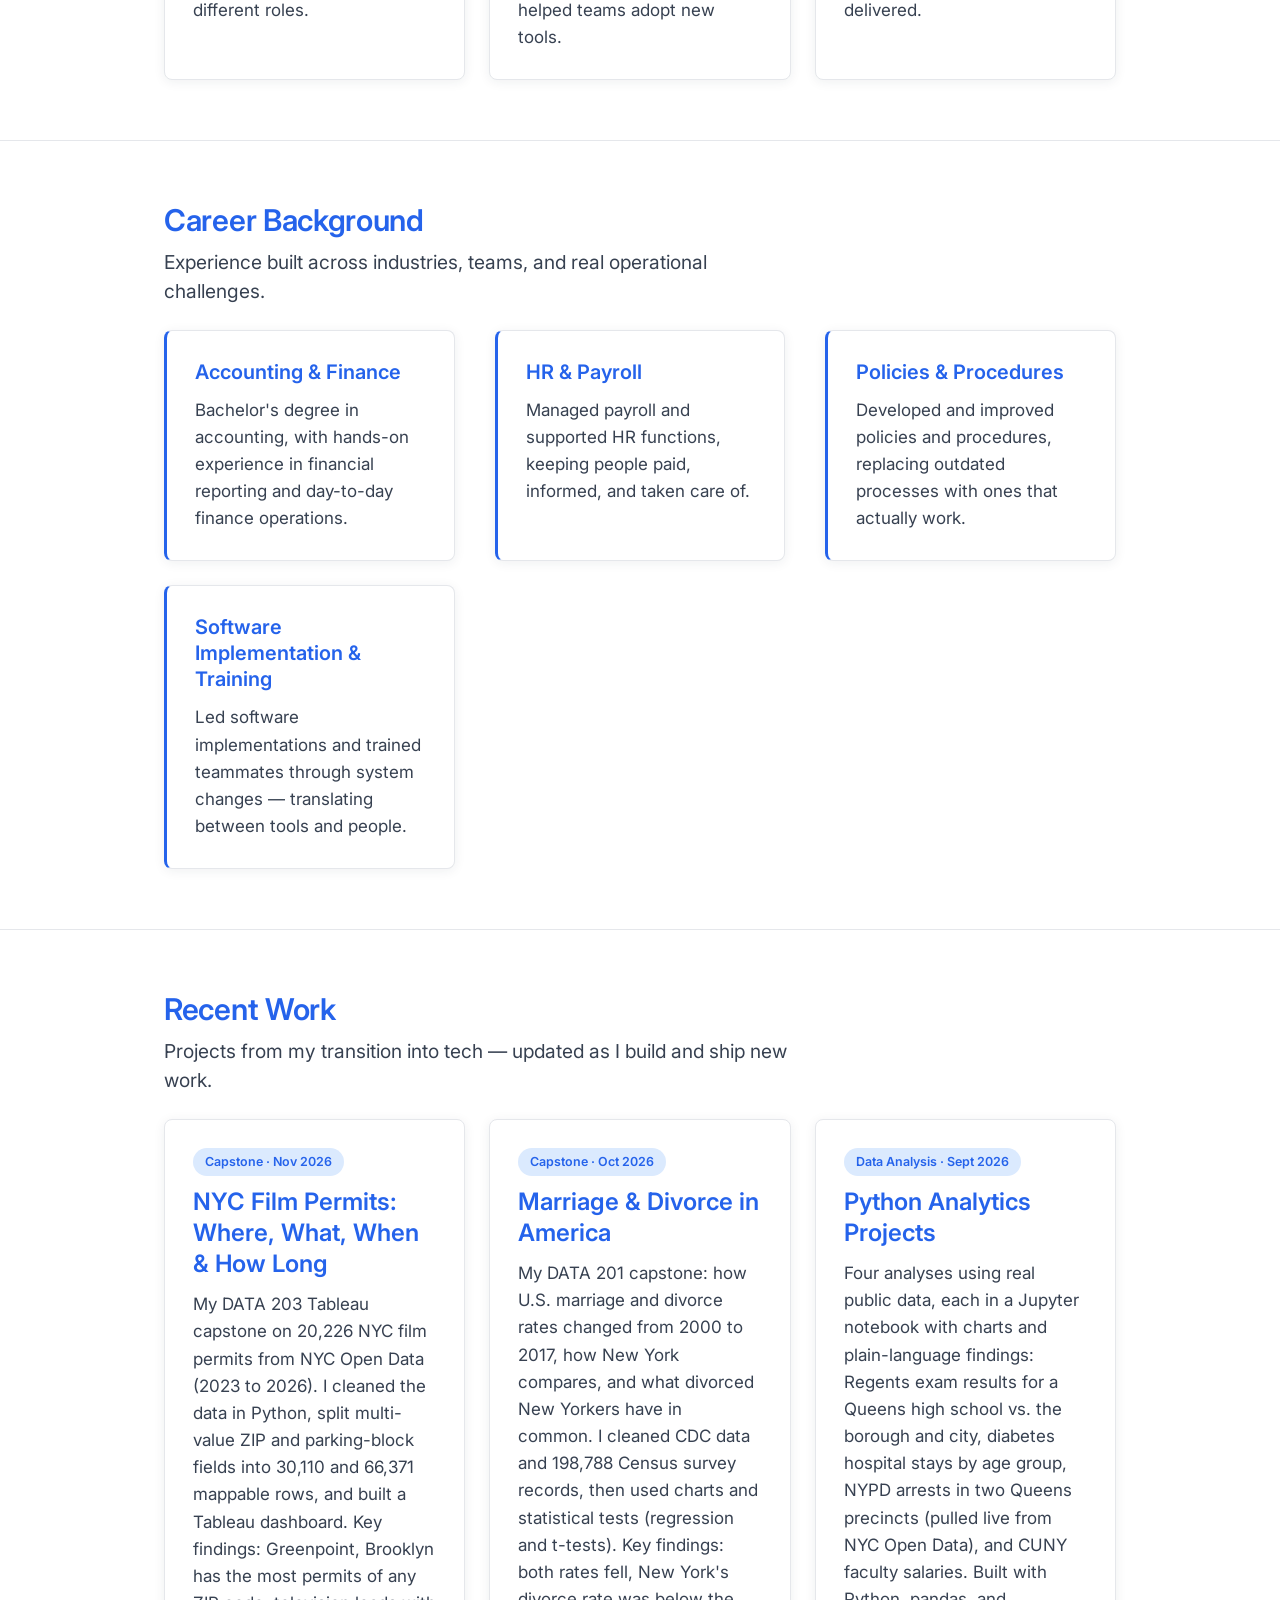
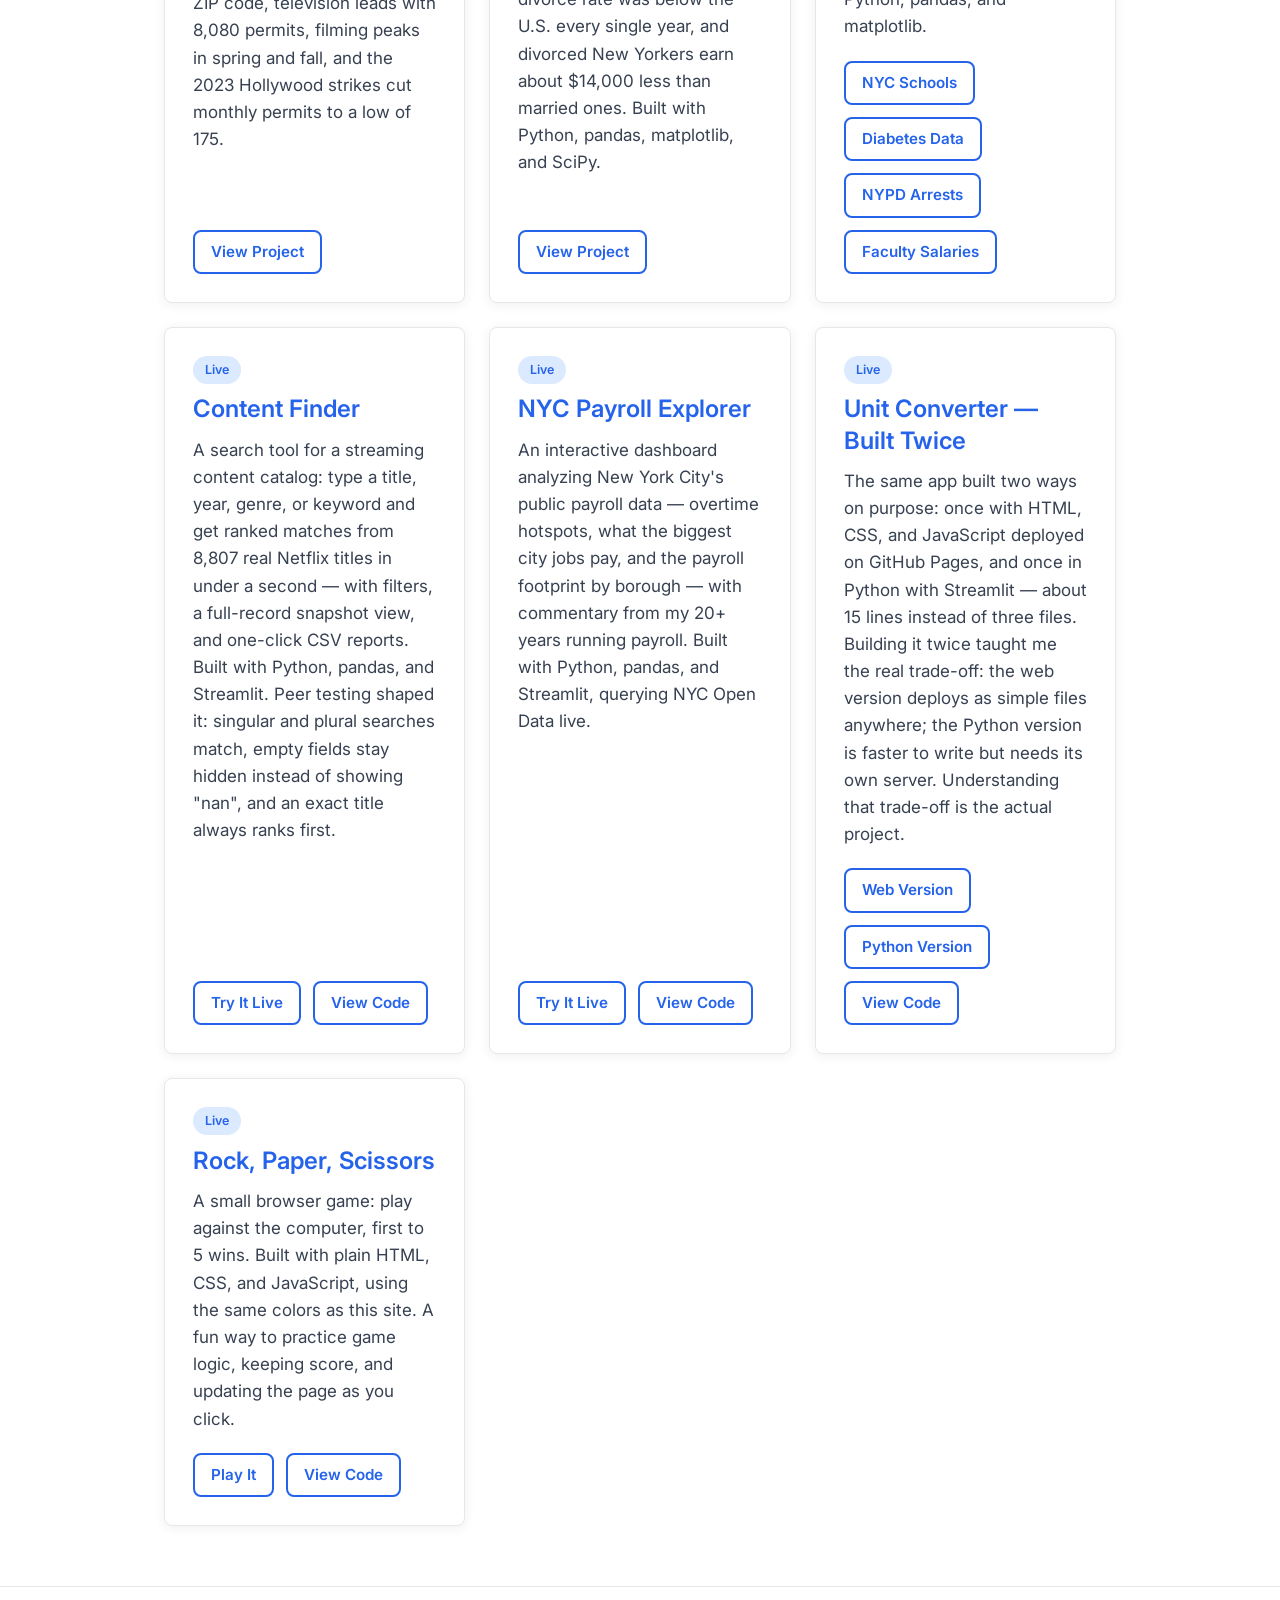
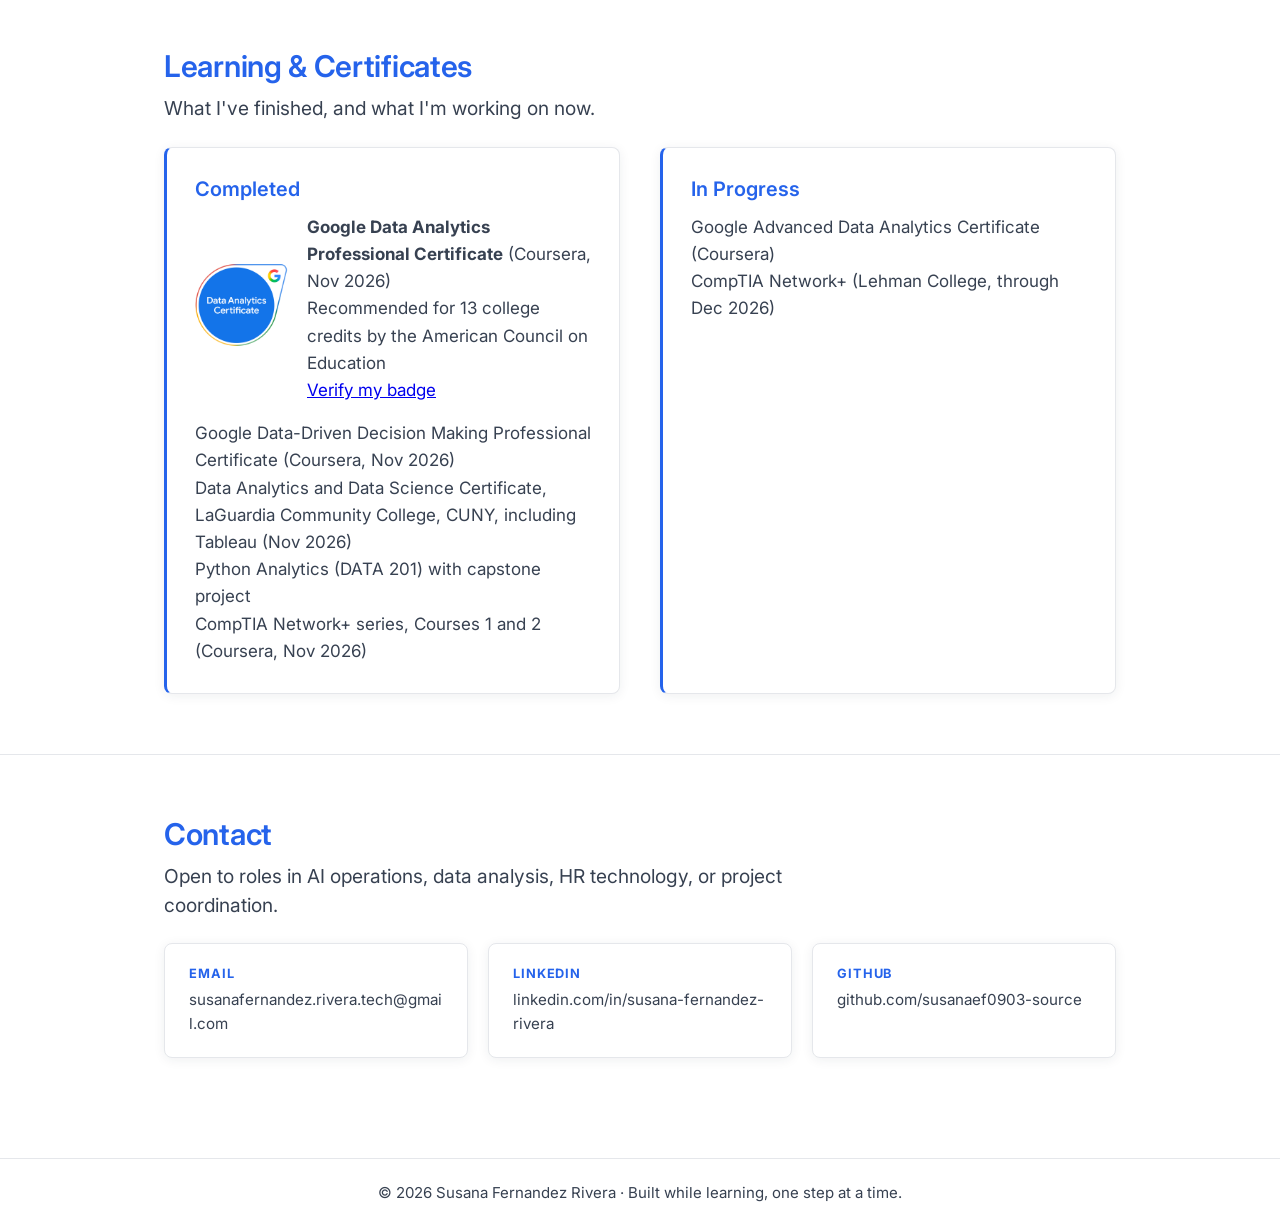
==== commit 324434df: "Add my personal quote to the hero and the NYC Film Permits project Added my quote in italics under t" ====
--- a/index.html
+++ b/index.html
@@ -49,6 +49,10 @@
         <p class="hero-subline">
           I translate real business problems into clear, practical tech solutions.
         </p>
+        <p class="hero-quote">
+          <em>&ldquo;Every day, a better version. Always evolving.&rdquo;</em>
+          <span class="hero-quote-author">&mdash; Sue</span>
+        </p>
         <div class="hero-actions">
           <a href="#contact" class="btn btn-primary">Let's Connect</a>
           <a href="#projects" class="btn btn-secondary">See Recent Work</a>
@@ -169,6 +173,14 @@
         </p>
         <div class="card-grid">
           <!-- Real project card — copy this block to add more -->
+          <div class="card project-card">
+            <span class="project-tag">Capstone · Nov 2026</span>
+            <h3>NYC Film Permits: Where, What, When &amp; How Long</h3>
+            <p>My DATA 203 Tableau capstone on 20,226 NYC film permits from NYC Open Data (2023 to 2026). I cleaned the data in Python, split multi-value ZIP and parking-block fields into 30,110 and 66,371 mappable rows, and built a Tableau dashboard. Key findings: Greenpoint, Brooklyn has the most permits of any ZIP code, television leads with 8,080 permits, filming peaks in spring and fall, and the 2023 Hollywood strikes cut monthly permits to a low of 175.</p>
+            <div class="project-links">
+              <a href="https://github.com/susanaef0903-source/NYCFilmPermitsCapstone" class="project-link">View Project</a>
+            </div>
+          </div>
           <div class="card project-card">
             <span class="project-tag">Capstone · Oct 2026</span>
             <h3>Marriage &amp; Divorce in America</h3>
--- a/styles.css
+++ b/styles.css
@@ -175,6 +175,21 @@
   margin-bottom: 1.75rem;
 }
 
+.hero-quote {
+  font-size: 1.15rem;
+  line-height: 1.4;
+  color: var(--color-text-soft);
+  max-width: 620px;
+  margin-top: -0.75rem;
+  margin-bottom: 1.75rem;
+}
+
+.hero-quote-author {
+  font-style: normal;
+  font-weight: 600;
+  margin-left: 0.35rem;
+}
+
 .hero-actions {
   display: flex;
   gap: 1rem;
